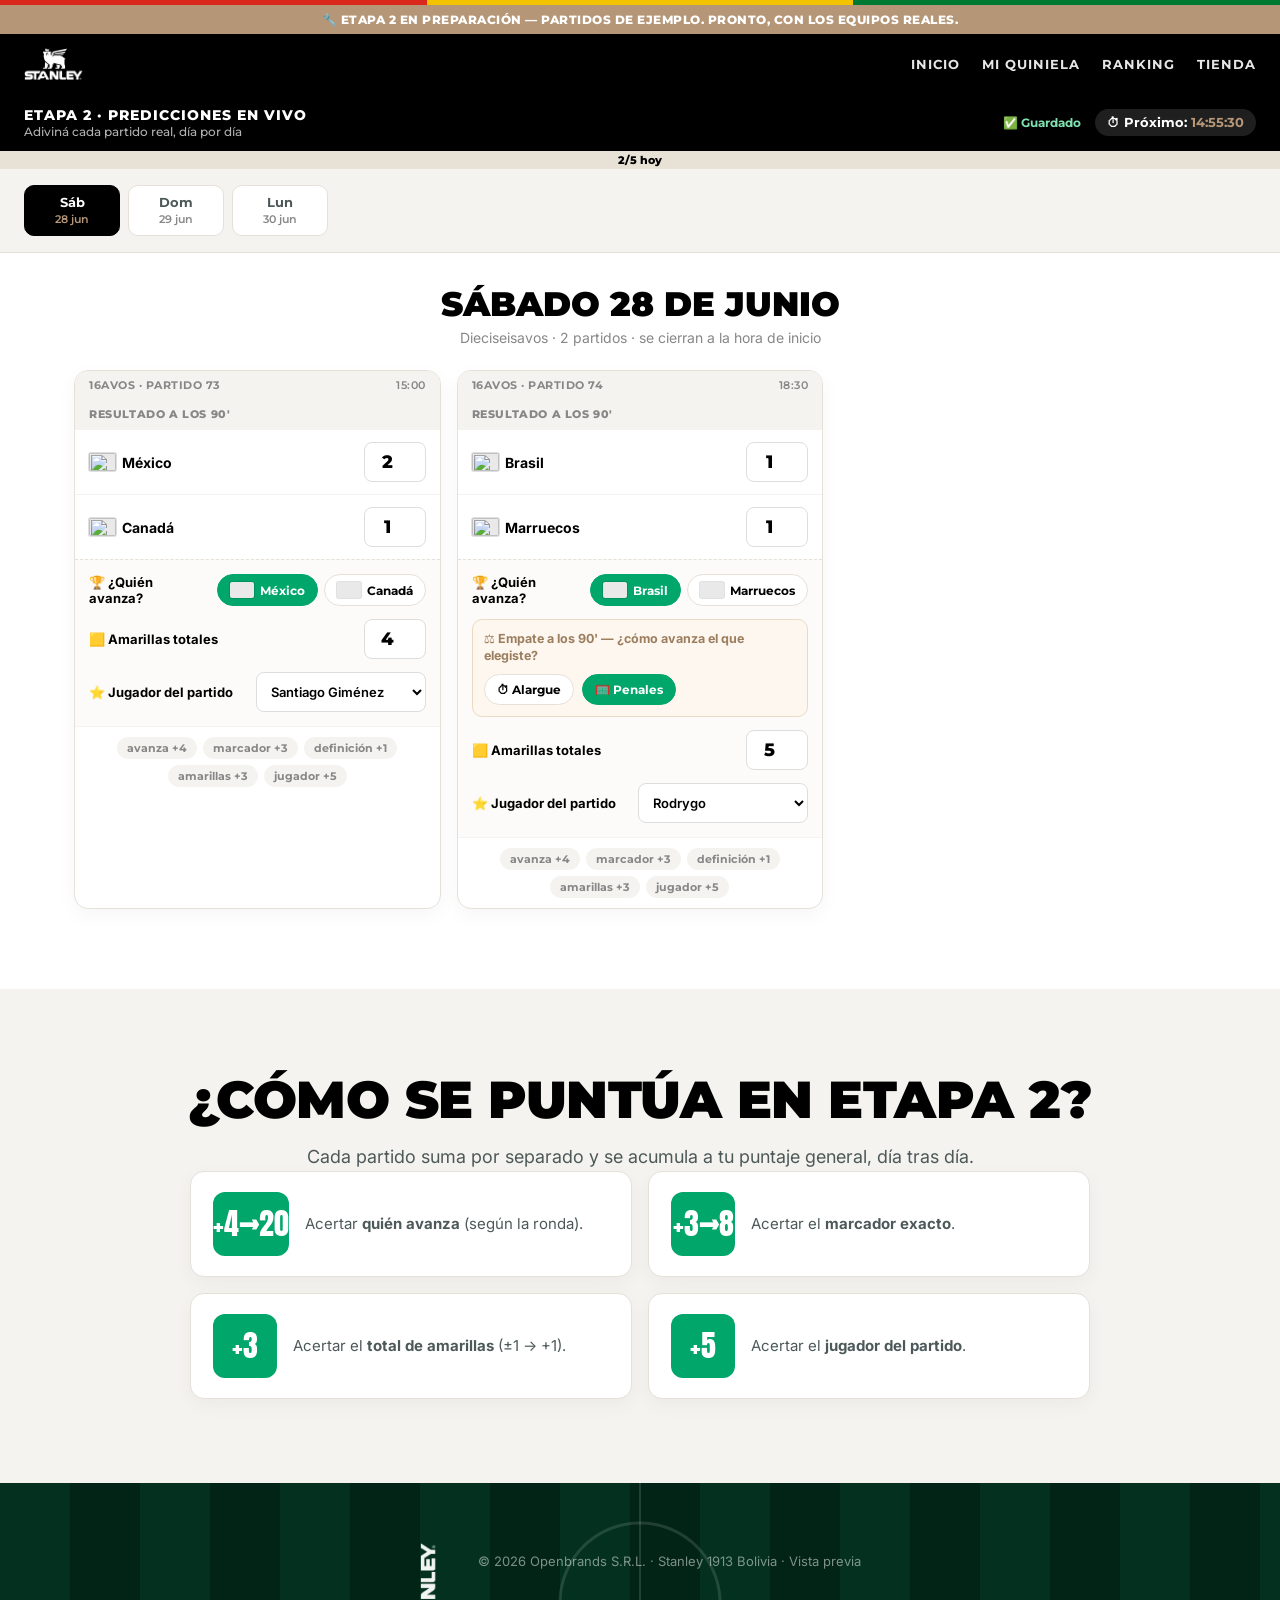
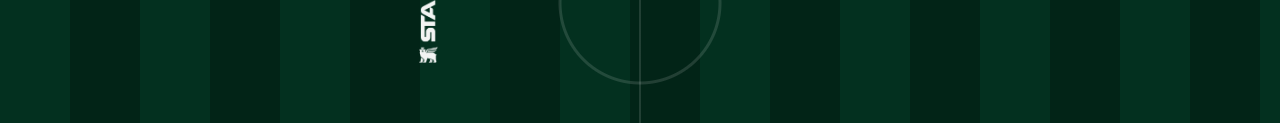
==== etapa2.html @ ff590f94 "Etapa 2 (pagina) + home consciente de fase + plan - config.js: flag PHASE (inscripcion|grupos|elimin" ====
<!doctype html>
<html lang="es">
<head>
<meta charset="utf-8" />
<meta name="viewport" content="width=device-width, initial-scale=1" />
<title>Etapa 2 · Pronosticá con Stanley</title>
<link rel="icon" type="image/svg+xml" href="assets/favicon.svg" />
<link rel="preconnect" href="https://fonts.googleapis.com" />
<link rel="preconnect" href="https://fonts.gstatic.com" crossorigin />
<link href="https://fonts.googleapis.com/css2?family=Anton&family=Montserrat:wght@600;700;800;900&family=Inter:wght@400;500;600;700&display=swap" rel="stylesheet" />
<link rel="stylesheet" href="styles.css" />
<link rel="stylesheet" href="jugar.css" />
<style>
  /* ===== sólo para la vista de Etapa 2 ===== */
  .preview-flag{background:#b59677;color:#fff;text-align:center;font-family:'Montserrat',sans-serif;
    font-weight:800;font-size:12px;letter-spacing:.5px;padding:7px;text-transform:uppercase}
  /* tabs por día */
  .daytabs{display:flex;gap:8px;overflow-x:auto;padding:16px 24px;background:var(--mist);
    border-bottom:1px solid var(--line-soft);scrollbar-width:thin}
  .daytab{flex:0 0 auto;background:#fff;border:1.5px solid var(--line-soft);border-radius:10px;
    padding:9px 16px;cursor:pointer;font-family:'Montserrat',sans-serif;font-weight:700;font-size:12.5px;color:var(--text);
    display:flex;flex-direction:column;align-items:center;gap:2px;min-width:96px}
  .daytab small{font-weight:600;color:var(--text-soft);font-size:11px}
  .daytab.active{background:var(--ink);color:#fff;border-color:var(--ink)}
  .daytab.active small{color:var(--tan)}
  .daywrap{max-width:1180px;margin:0 auto;padding:30px 24px 80px}
  .day-empty{display:none}
  .day-head{text-align:center;margin-bottom:24px}
  .day-head h2{font-family:'Montserrat',sans-serif;font-weight:900;text-transform:uppercase;font-size:clamp(22px,3.4vw,34px);color:var(--ink)}
  .day-head p{color:var(--text-soft);font-size:14px;margin-top:4px}
  /* campos extra del partido */
  .e2-card .mteam{cursor:default}
  .e2-score{display:flex;align-items:center;gap:10px;padding:12px 14px;border-top:1px solid var(--mist)}
  .e2-score .mname{flex:1;display:flex;align-items:center;font-weight:700;color:var(--ink);font-size:14px}
  .e2-fields{border-top:1px dashed var(--line-soft);padding:14px;display:flex;flex-direction:column;gap:13px;background:#fcfbf9}
  .e2-row{display:flex;align-items:center;justify-content:space-between;gap:12px}
  .e2-row label{font-size:13px;font-weight:700;color:var(--ink);display:flex;align-items:center;gap:7px}
  .e2-toggle{display:flex;gap:6px}
  .e2-tg{font-family:'Montserrat',sans-serif;font-weight:700;font-size:12px;padding:7px 12px;border-radius:999px;
    border:1.5px solid var(--line-soft);background:#fff;color:var(--ink);cursor:pointer;display:flex;align-items:center;gap:6px}
  .e2-tg.sel{background:var(--green);border-color:var(--green);color:#fff}
  .e2-num{width:62px;height:40px;text-align:center;font-family:'Montserrat',sans-serif;font-weight:800;font-size:18px;
    border:1.5px solid #ddd;border-radius:8px;color:var(--ink);outline:none}
  .e2-num:focus,.e2-sel:focus{border-color:var(--tan)}
  .e2-sel{min-width:170px;max-width:60%;height:40px;border:1.5px solid #ddd;border-radius:8px;padding:0 10px;
    font-family:'Inter',sans-serif;font-size:13px;font-weight:600;color:var(--ink);background:#fff;outline:none}
  .e2-foot{display:flex;flex-wrap:wrap;gap:6px;justify-content:center;padding:10px 14px;border-top:1px solid var(--mist)}
  .e2-pts{font-family:'Montserrat',sans-serif;font-weight:700;font-size:11px;color:var(--text-soft);
    background:var(--mist);border-radius:999px;padding:4px 10px}
  .e2-saved{text-align:center;font-size:12px;color:var(--green-2);font-weight:700;padding:6px}
  .e2-90{padding:8px 14px;background:var(--mist);font-family:'Montserrat',sans-serif;font-weight:800;
    font-size:11px;text-transform:uppercase;letter-spacing:.6px;color:var(--text-soft)}
  .e2-tie{display:none;flex-direction:column;gap:9px;background:#fdf7ef;border:1px solid #ecd9c2;border-radius:10px;padding:11px}
  .e2-tie.show{display:flex}
  .e2-tie-q{font-size:12.5px;color:var(--tan-dark);font-weight:700;line-height:1.35}
  .e2-tie-opts{display:flex;gap:8px}
</style>
</head>
<body>
<div class="flagbar" aria-hidden="true"></div>
<div class="preview-flag">🔧 Etapa 2 en preparación — partidos de EJEMPLO. Pronto, con los equipos reales.</div>

<header class="nav">
  <img class="nav__logo" src="assets/logo-stanley-horizontal.png" alt="Stanley 1913" />
  <nav class="nav__links">
    <a class="nav__link" href="index.html">Inicio</a>
    <a class="nav__link" href="jugar.html">Mi quiniela</a>
    <a class="nav__link" href="ranking.html">Ranking</a>
    <a class="nav__link nav__link--hide-mobile" href="https://stanley1913.bo/collections/convocados-stanley" target="_blank" rel="noopener">Tienda</a>
  </nav>
</header>

<div class="gamebar">
  <div class="gamebar__title">Etapa 2 · Predicciones en vivo<small>Adiviná cada partido real, día por día</small></div>
  <div class="gamebar__right">
    <span class="cloud" data-s="ok">✅ Guardado</span>
    <span class="nextmatch">⏱ Próximo: <b>14:55:30</b></span>
  </div>
</div>

<div class="progress-global" title="Avance de tus predicciones del día">
  <div class="pg-fill" style="width:40%"></div>
  <span class="pg-label">2/5 hoy</span>
</div>

<div class="daytabs" id="daytabs"></div>
<main id="days"></main>

<!-- leyenda -->
<section class="section section--cream">
  <h2 class="h2">¿Cómo se puntúa en Etapa 2?</h2>
  <p class="section__lead">Cada partido suma por separado y se acumula a tu puntaje general, día tras día.</p>
  <div class="score-cards" style="max-width:900px;margin:0 auto">
    <div class="score-card"><span class="score-card__pts">+4→20</span><p>Acertar <strong>quién avanza</strong> (según la ronda).</p></div>
    <div class="score-card"><span class="score-card__pts">+3→8</span><p>Acertar el <strong>marcador exacto</strong>.</p></div>
    <div class="score-card"><span class="score-card__pts">+3</span><p>Acertar el <strong>total de amarillas</strong> (±1 → +1).</p></div>
    <div class="score-card"><span class="score-card__pts">+5</span><p>Acertar el <strong>jugador del partido</strong>.</p></div>
  </div>
</section>

<footer class="footer pitch pitch--dark">
  <img class="footer__logo" src="assets/logo-stanley-vertical.png" alt="Stanley" />
  <div class="footer__legal"><p class="footer__copy">© 2026 Openbrands S.R.L. · Stanley 1913 Bolivia · Vista previa</p></div>
</footer>

<script src="config.js"></script>
<script src="phase.js"></script>
<script>
const FIXTURES = [
  { id:'d1', dow:'Sáb', date:'28 jun', titulo:'Sábado 28 de junio', sub:'Dieciseisavos · 2 partidos', matches:[
    { n:73, ronda:'16avos', hora:'15:00', a:{name:'México',iso:'mx'}, b:{name:'Canadá',iso:'ca'},
      motm:['Santiago Giménez','Hirving Lozano','Alphonso Davies','Jonathan David'] },
    { n:74, ronda:'16avos', hora:'18:30', a:{name:'Brasil',iso:'br'}, b:{name:'Marruecos',iso:'ma'},
      motm:['Vinícius Jr.','Rodrygo','Achraf Hakimi','Brahim Díaz'] },
  ]},
  { id:'d2', dow:'Dom', date:'29 jun', titulo:'Domingo 29 de junio', sub:'Dieciseisavos · 2 partidos', matches:[
    { n:75, ronda:'16avos', hora:'13:00', a:{name:'Argentina',iso:'ar'}, b:{name:'Croacia',iso:'hr'},
      motm:['Lionel Messi','Julián Álvarez','Luka Modrić','Joško Gvardiol'] },
    { n:76, ronda:'16avos', hora:'17:00', a:{name:'España',iso:'es'}, b:{name:'Uruguay',iso:'uy'},
      motm:['Lamine Yamal','Pedri','Federico Valverde','Darwin Núñez'] },
  ]},
  { id:'d3', dow:'Lun', date:'30 jun', titulo:'Lunes 30 de junio', sub:'Dieciseisavos · 2 partidos', matches:[
    { n:77, ronda:'16avos', hora:'15:00', a:{name:'Francia',iso:'fr'}, b:{name:'Senegal',iso:'sn'},
      motm:['Kylian Mbappé','Ousmane Dembélé','Sadio Mané','Nicolas Jackson'] },
    { n:78, ronda:'16avos', hora:'20:00', a:{name:'Inglaterra',iso:'gb-eng'}, b:{name:'Países Bajos',iso:'nl'},
      motm:['Jude Bellingham','Harry Kane','Virgil van Dijk','Cody Gakpo'] },
  ]},
];
const flag = iso => `<img class="flagimg" src="https://flagcdn.com/h40/${iso}.png" alt="">`;

const tabsEl = document.getElementById('daytabs');
const daysEl = document.getElementById('days');

FIXTURES.forEach((d,i)=>{
  const t=document.createElement('button');
  t.className='daytab'+(i===0?' active':'');
  t.innerHTML=`${d.dow} <small>${d.date}</small>`;
  t.onclick=()=>show(d.id);
  t.dataset.id=d.id;
  tabsEl.appendChild(t);

  const sec=document.createElement('section');
  sec.className='daywrap'+(i===0?'':' day-empty');
  sec.dataset.id=d.id;
  sec.innerHTML=`<div class="day-head"><h2>${d.titulo}</h2><p>${d.sub} · se cierran a la hora de inicio</p></div>`;
  const grid=document.createElement('div'); grid.className='round';
  d.matches.forEach(m=> grid.appendChild(card(m)));
  sec.appendChild(grid);
  daysEl.appendChild(sec);
});

function card(m){
  const el=document.createElement('div');
  el.className='match e2-card';
  const opts = ['<option value="">— elegí —</option>']
    .concat(m.motm.map(p=>`<option>${p}</option>`), '<option>Otro</option>').join('');
  el.innerHTML=`
    <div class="match__head"><span>${m.ronda} · Partido ${m.n}</span><span class="mdate">${m.hora}</span></div>
    <div class="e2-90">Resultado a los 90'</div>
    <div class="e2-score"><span class="mname">${flag(m.a.iso)} ${m.a.name}</span><input class="e2-num e2-sc" data-side="a" type="number" min="0" max="20" placeholder="–"></div>
    <div class="e2-score"><span class="mname">${flag(m.b.iso)} ${m.b.name}</span><input class="e2-num e2-sc" data-side="b" type="number" min="0" max="20" placeholder="–"></div>
    <div class="e2-fields">
      <div class="e2-row">
        <label>🏆 ¿Quién avanza?</label>
        <div class="e2-toggle">
          <button class="e2-tg" data-adv="a">${flag(m.a.iso)} ${m.a.name}</button>
          <button class="e2-tg" data-adv="b">${flag(m.b.iso)} ${m.b.name}</button>
        </div>
      </div>
      <div class="e2-tie">
        <span class="e2-tie-q">⚖️ Empate a los 90' — ¿cómo avanza el que elegiste?</span>
        <div class="e2-tie-opts">
          <button class="e2-tg" data-tb="alargue">⏱ Alargue</button>
          <button class="e2-tg" data-tb="penales">🥅 Penales</button>
        </div>
      </div>
      <div class="e2-row">
        <label>🟨 Amarillas totales</label>
        <input class="e2-num" type="number" min="0" max="20" placeholder="–">
      </div>
      <div class="e2-row">
        <label>⭐ Jugador del partido</label>
        <select class="e2-sel">${opts}</select>
      </div>
    </div>
    <div class="e2-foot">
      <span class="e2-pts">avanza +4</span>
      <span class="e2-pts">marcador +3</span>
      <span class="e2-pts">definición +1</span>
      <span class="e2-pts">amarillas +3</span>
      <span class="e2-pts">jugador +5</span>
    </div>`;
  el.querySelectorAll('.e2-tg[data-adv]').forEach(b=> b.onclick=()=>{
    el.querySelectorAll('.e2-tg[data-adv]').forEach(x=>x.classList.remove('sel')); b.classList.add('sel');
  });
  el.querySelectorAll('.e2-tg[data-tb]').forEach(b=> b.onclick=()=>{
    el.querySelectorAll('.e2-tg[data-tb]').forEach(x=>x.classList.remove('sel')); b.classList.add('sel');
  });
  // la definición (alargue/penales) sólo aparece si hay empate a los 90'
  const tie=el.querySelector('.e2-tie'), scs=el.querySelectorAll('.e2-sc');
  const checkTie=()=>{ const a=parseInt(scs[0].value,10), b=parseInt(scs[1].value,10);
    tie.classList.toggle('show', !isNaN(a)&&!isNaN(b)&&a===b); };
  scs.forEach(s=> s.addEventListener('input', checkTie));
  return el;
}

function show(id){
  document.querySelectorAll('.daytab').forEach(t=> t.classList.toggle('active', t.dataset.id===id));
  document.querySelectorAll('.daywrap').forEach(s=> s.classList.toggle('day-empty', s.dataset.id!==id));
}

/* demo: dejar 2 partidos pre-cargados (uno con empate→definición) para ver los estados */
window.addEventListener('load',()=>{
  const cards=document.querySelectorAll('.e2-card');
  const c1=cards[0];
  if(c1){  // 2-1, sin empate
    const s=c1.querySelectorAll('.e2-sc'); s[0].value=2; s[1].value=1;
    c1.querySelector('.e2-tg[data-adv="a"]').classList.add('sel');
    c1.querySelector('.e2-num:not(.e2-sc)').value=4;
    c1.querySelector('.e2-sel').selectedIndex=1;
  }
  const c2=cards[1];
  if(c2){  // 1-1 empate → avanza por penales
    const s=c2.querySelectorAll('.e2-sc'); s[0].value=1; s[1].value=1;
    s[0].dispatchEvent(new Event('input'));   // muestra el bloque de definición
    c2.querySelector('.e2-tg[data-adv="a"]').classList.add('sel');
    c2.querySelector('.e2-tg[data-tb="penales"]').classList.add('sel');
    c2.querySelector('.e2-num:not(.e2-sc)').value=5;
    c2.querySelector('.e2-sel').selectedIndex=2;
  }
});
</script>
</body>
</html>
---- styles.css ----
:root{
  /* cancha (hero/registro/footer) */
  --green:#01A66A; --green-2:#019A63; --green-dark:#03301f; --green-deep:#022417;
  /* Stanley (acento de marca y neutros de la tienda) */
  --tan:#b59677; --tan-dark:#9c7e5f;
  --ink:#000000; --paper:#fff; --mist:#f5f3ef; --line-soft:#e6e1d8;
  --text:#4d5959; --text-soft:#878787;
  /* Bolivia (guiño Convocados) */
  --bo-red:#DA291C; --bo-yellow:#F4C300; --bo-green:#007A33;
  --line:rgba(255,255,255,.14); --line-strong:rgba(255,255,255,.28);
  --shadow:0 18px 50px rgba(0,0,0,.12);
  --r:14px;
}
*{box-sizing:border-box;margin:0}
html{scroll-behavior:smooth}
body{font-family:'Inter',system-ui,sans-serif;color:var(--text);background:var(--paper);-webkit-font-smoothing:antialiased}
img{max-width:100%;display:block}
a{color:inherit}

/* banderas por imagen (reemplazan emojis, que no renderizan en Windows)
   tamaño FIJO + object-fit:cover → todas uniformes sin importar su proporción */
.flagimg{width:24px;height:16px;object-fit:cover;border-radius:2px;display:inline-block;flex:0 0 auto;
  vertical-align:-3px;background:#e9e9e9;box-shadow:0 0 0 1px rgba(0,0,0,.12)}
.mname .flagimg{width:27px;height:18px;margin-right:6px;vertical-align:-4px}
.cb__team .flagimg{width:45px;height:30px;vertical-align:-6px;box-shadow:0 0 0 1px rgba(255,255,255,.4)}

/* franja bandera Bolivia (guiño Convocados) */
.flagbar{height:5px;width:100%;
  background:linear-gradient(90deg,var(--bo-red) 0 33.33%,var(--bo-yellow) 33.33% 66.66%,var(--bo-green) 66.66% 100%)}

/* ---- cancha ---- */
.pitch{
  background:
    repeating-linear-gradient(90deg,var(--green) 0 70px,var(--green-2) 70px 140px);
  position:relative;color:var(--paper);overflow:hidden;
}
.pitch::before{ /* marcas de cancha */
  content:"";position:absolute;inset:0;pointer-events:none;
  background:
    radial-gradient(circle at 50% 50%,transparent 78px,var(--line) 79px 81px,transparent 82px),
    linear-gradient(var(--line),var(--line)) 50% 0/2px 100% no-repeat;
  opacity:.9;
}
.pitch--dark{
  background:
    repeating-linear-gradient(90deg,var(--green-dark) 0 70px,var(--green-deep) 70px 140px);
}

/* ---- nav (estilo tienda: negro, limpio) ---- */
.nav{position:sticky;top:0;z-index:50;display:flex;align-items:center;justify-content:space-between;
  gap:16px;padding:14px 24px;background:var(--ink)}
.nav__logo{height:32px;width:auto}
.nav__links{display:flex;align-items:center;gap:22px}
.nav__link{font-family:'Montserrat',sans-serif;font-weight:700;text-transform:uppercase;letter-spacing:1px;
  font-size:12.5px;color:#fff;text-decoration:none;opacity:.9;transition:color .15s,opacity .15s}
.nav__link:hover{color:var(--tan);opacity:1}
/* link "Etapa 2" del nav: sólo visible en fase eliminatorias */
.nav__link--etapa2{display:none}
[data-phase="eliminatorias"] .nav__link--etapa2{display:inline-flex;align-items:center;gap:7px;color:var(--tan)}
.nav__link--etapa2::before{content:"";width:8px;height:8px;border-radius:50%;background:#2BE08A;
  box-shadow:0 0 0 3px rgba(43,224,138,.25)}

/* ---- banner de fase (home consciente de fase) ---- */
.phase-banner{display:none;text-decoration:none}
[data-phase="eliminatorias"] .phase-banner{display:flex;align-items:center;justify-content:center;gap:14px;flex-wrap:wrap;
  background:linear-gradient(90deg,var(--green-deep),var(--green));color:#fff;padding:13px 20px;
  font-family:'Montserrat',sans-serif;font-weight:800;font-size:14px;text-align:center}
.phase-banner__cta{background:#fff;color:var(--green-deep);border-radius:999px;padding:8px 16px;
  font-weight:900;font-size:13px;white-space:nowrap}
/* en eliminatorias, el home oculta el foco de inscripción y muestra el de partidos
   (selector con html[...] para ganarle en especificidad a .hero__cta/.countdown) */
html:not([data-phase="eliminatorias"]) .only-eliminatorias{display:none}
html[data-phase="eliminatorias"] .only-inscripcion{display:none}

/* ---- botones (estilo Stanley: taupe, Montserrat, radio sobrio) ---- */
.btn{display:inline-block;background:var(--tan);color:#fff;font-family:'Montserrat',sans-serif;
  font-weight:800;text-decoration:none;text-transform:uppercase;letter-spacing:1px;
  padding:14px 28px;border-radius:6px;border:0;cursor:pointer;transition:transform .15s,background .15s;font-size:14px}
.btn:hover{transform:translateY(-2px);background:var(--tan-dark)}
.btn--sm{padding:9px 18px;font-size:12px}
.btn--lg{padding:17px 40px;font-size:16px}
.btn--full{width:100%}
.btn--ghost{background:transparent;border:2px solid #fff;color:#fff}
.btn--ghost:hover{background:#fff;color:var(--ink)}
.btn:disabled{opacity:.5;cursor:not-allowed;transform:none}

/* ---- hero (cancha) ---- */
.hero{min-height:92vh;display:flex;align-items:center;justify-content:center;text-align:center;padding:60px 24px}
.hero__inner{position:relative;z-index:2;max-width:760px}
.kicker{display:inline-block;background:var(--ink);color:var(--tan);font-family:'Montserrat',sans-serif;
  font-weight:800;text-transform:uppercase;letter-spacing:1.5px;font-size:12px;padding:8px 16px;border-radius:4px}
.kicker--dark{background:var(--tan);color:var(--ink)}
.display{font-family:'Anton',sans-serif;font-weight:400;line-height:.92;letter-spacing:1px;
  font-size:clamp(54px,12vw,124px);margin:18px 0;text-shadow:0 4px 24px rgba(0,0,0,.25)}
.display__accent{color:var(--tan)}
.hero__lead{font-size:clamp(16px,2.4vw,20px);line-height:1.5;max-width:620px;margin:0 auto 28px;opacity:.96}
.hero__cta{display:flex;gap:14px;justify-content:center;flex-wrap:wrap;margin-top:6px}

.countdown{display:flex;gap:10px;justify-content:center;margin:8px 0 4px}
.cd__item{background:rgba(0,0,0,.32);backdrop-filter:blur(4px);border:1px solid var(--line-strong);
  border-radius:12px;padding:12px 6px;min-width:74px}
.cd__item span{display:block;font-family:'Anton',sans-serif;font-size:38px;line-height:1}
.cd__item small{text-transform:uppercase;letter-spacing:1px;font-size:11px;opacity:.85}
.countdown__label{text-transform:uppercase;letter-spacing:2px;font-size:12px;opacity:.85;margin:10px 0 26px}
.hero__legal{margin-top:24px;font-size:12px;opacity:.78;max-width:560px;margin-inline:auto;line-height:1.5}

/* ---- secciones (neutro Stanley) ---- */
.section{padding:84px 24px;max-width:1120px;margin:0 auto}
.section--cream{background:var(--mist);max-width:none}
.section--cream>*{max-width:1120px;margin-inline:auto}
.h2{font-family:'Montserrat',sans-serif;font-weight:900;font-size:clamp(30px,5vw,52px);
  letter-spacing:-.5px;text-align:center;line-height:1.04;text-transform:uppercase;color:var(--ink)}
.h2--light{color:var(--paper)}
.section__lead{text-align:center;max-width:680px;margin:16px auto 0;font-size:18px;line-height:1.55;color:var(--text)}
.section__foot{text-align:center;margin-top:28px;font-weight:600;color:var(--text)}

/* ---- pasos ---- */
.steps{display:grid;grid-template-columns:repeat(4,1fr);gap:18px;margin-top:46px}
.step{background:var(--paper);border:1px solid var(--line-soft);border-radius:var(--r);padding:26px 22px;
  box-shadow:0 6px 20px rgba(0,0,0,.04)}
.step__n{display:inline-grid;place-items:center;width:42px;height:42px;border-radius:50%;
  background:var(--tan);color:#fff;font-family:'Montserrat',sans-serif;font-weight:900;font-size:20px;margin-bottom:14px}
.step h3{font-family:'Montserrat',sans-serif;font-weight:800;font-size:18px;margin-bottom:8px;color:var(--ink)}
.step p{color:var(--text);line-height:1.5;font-size:15px}

/* ---- premios ---- */
.prizes{display:grid;grid-template-columns:repeat(3,1fr);gap:22px;margin-top:46px}
.prize{background:var(--paper);border:1px solid var(--line-soft);border-radius:var(--r);overflow:hidden;box-shadow:var(--shadow)}
.prize__media{height:200px;background:var(--mist)}
.prize__media--green{background:linear-gradient(160deg,#0c5a3a,#02402a)}
.prize__media--bright{background:linear-gradient(160deg,#c7a888,#9c7e5f)}
.prize__media--gray{background:linear-gradient(160deg,#d7d2ca,#abb1b4)}
.prize .tag{display:block;background:var(--ink);color:var(--tan);font-family:'Montserrat',sans-serif;
  font-weight:800;text-transform:uppercase;letter-spacing:1px;font-size:14px;padding:10px 18px}
.prize h3{font-family:'Montserrat',sans-serif;font-weight:800;font-size:18px;padding:16px 18px 2px;color:var(--ink)}
.prize p{padding:0 18px 18px;color:var(--text-soft)}

/* ---- formulario (tarjeta clara Stanley) ---- */
.form-card{position:relative;z-index:2;max-width:760px;margin:0 auto;background:var(--paper);
  color:var(--text);border-radius:18px;padding:clamp(24px,4vw,46px);box-shadow:var(--shadow)}
.form-card__head{text-align:center;margin-bottom:30px}
.form-card__head .h2{margin:12px 0 8px}
.form-card__head p{color:var(--text-soft)}
.fs{border:0;border-top:1px solid var(--line-soft);padding:26px 0 6px;margin:0}
.fs__legend{font-family:'Montserrat',sans-serif;font-weight:800;font-size:20px;display:flex;align-items:center;gap:12px;padding:0;color:var(--ink)}
.fs__num{display:grid;place-items:center;width:34px;height:34px;border-radius:50%;background:var(--tan);color:#fff;font-family:'Montserrat',sans-serif;font-weight:900;font-size:16px}
.grid2{display:grid;grid-template-columns:1fr 1fr;gap:14px;margin-top:18px}
.field{display:flex;flex-direction:column;gap:7px;font-size:14px;font-weight:600}
.field>span{color:var(--ink)}
.field small{font-weight:400;color:var(--text-soft)}
.field input,.field select{font-family:inherit;font-size:16px;font-weight:500;padding:13px 14px;border:1.5px solid #ddd;
  border-radius:8px;background:#fff;color:var(--ink);outline:none;transition:border-color .15s}
.field input:focus,.field select:focus{border-color:var(--tan)}
.field--file{margin-top:16px}
.field--file input{display:none}
.file-hint{display:flex;align-items:center;justify-content:center;gap:8px;padding:18px;
  border:1.5px dashed #c9bfac;border-radius:8px;background:#fff;color:var(--text-soft);cursor:pointer;font-weight:500}
.file-hint.ok{border-style:solid;border-color:var(--tan);color:var(--tan-dark)}

/* picker selecciones */
.picker{margin:22px 0}
.picker__head{display:flex;align-items:center;justify-content:space-between}
.picker__head h4{font-family:'Montserrat',sans-serif;font-weight:800;font-size:17px;color:var(--ink)}
.counter{font-family:'Montserrat',sans-serif;font-weight:800;background:var(--ink);color:var(--tan);
  padding:6px 14px;border-radius:999px;font-size:14px}
.counter.full{background:var(--green);color:#fff}
.hint{color:var(--text-soft);font-size:13px;margin:6px 0 14px}
.teams{display:grid;grid-template-columns:repeat(auto-fill,minmax(132px,1fr));gap:8px}
.team{display:flex;align-items:center;gap:8px;padding:10px 12px;border:1.5px solid #ddd;border-radius:8px;
  background:#fff;cursor:pointer;font-weight:600;font-size:14px;user-select:none;transition:.12s;color:var(--ink)}
.team:hover{border-color:var(--tan)}
.team.sel{background:var(--green);border-color:var(--green);color:#fff}
.team .flag{font-size:18px;line-height:1}
.team.disabled{opacity:.4;pointer-events:none}

/* chips posición */
.chips{display:flex;flex-wrap:wrap;gap:10px;margin-top:4px}
.chip{font-family:'Montserrat',sans-serif;font-weight:700;font-size:14px;padding:11px 20px;border-radius:999px;
  border:1.5px solid #ddd;background:#fff;cursor:pointer;transition:.12s;color:var(--ink);text-transform:uppercase;letter-spacing:.5px}
.chip:hover{border-color:var(--tan)}
.chip.sel{background:var(--ink);color:var(--tan);border-color:var(--ink)}

.terms{display:flex;gap:12px;align-items:flex-start;margin:26px 0 18px;font-size:14px;color:var(--text);line-height:1.5}
.terms input{margin-top:3px;width:20px;height:20px;accent-color:var(--tan);flex-shrink:0}
.terms a{color:var(--tan-dark);font-weight:700}
.form-error{background:#fdeaea;color:#b3261e;border:1px solid #f3c0bc;border-radius:8px;padding:12px 14px;font-size:14px;font-weight:600;margin-bottom:14px}

/* confirmación */
.confirm{position:relative;z-index:2;max-width:560px;margin:0 auto}
.confirm__card{background:var(--paper);color:var(--text);border-radius:18px;padding:46px 34px;text-align:center;box-shadow:var(--shadow)}
.confirm__check{width:78px;height:78px;border-radius:50%;background:var(--green);color:#fff;display:grid;place-items:center;
  font-size:42px;margin:0 auto 20px}
.confirm__card h2{font-family:'Montserrat',sans-serif;font-weight:900;text-transform:uppercase;font-size:36px;margin-bottom:12px;color:var(--ink)}
.confirm__card p{color:var(--text-soft);margin-bottom:24px;line-height:1.55}

/* footer */
.footer{display:flex;gap:40px;align-items:flex-start;padding:60px 24px;flex-wrap:wrap;justify-content:center}
.footer__logo{height:120px;width:auto;opacity:.95}
.footer__legal{max-width:720px;color:rgba(255,255,255,.82);font-size:13px;line-height:1.6}
.footer__legal h3{font-family:'Montserrat',sans-serif;font-weight:800;color:#fff;font-size:18px;margin-bottom:10px;text-transform:uppercase}
.footer__legal p{margin-bottom:10px}
.footer__legal a{color:var(--tan)}
.footer__copy{opacity:.6;margin-top:8px}

/* leaderboard */
.lb-updated{text-align:center;color:var(--text-soft);font-size:13px;margin-top:6px}
.lb-empty{text-align:center;color:var(--text-soft);font-size:16px;line-height:1.5;max-width:560px;margin:40px auto;
  background:var(--mist);border-radius:14px;padding:30px}
.lb-table{width:100%;max-width:720px;margin:26px auto 0;border-collapse:collapse;font-size:15px}
.lb-table th{font-family:'Montserrat',sans-serif;font-weight:800;text-transform:uppercase;font-size:11px;letter-spacing:.5px;
  color:var(--text-soft);text-align:left;padding:10px 12px;border-bottom:2px solid var(--line-soft)}
.lb-table td{padding:12px;border-bottom:1px solid var(--line-soft);color:var(--ink)}
.lb-pos{font-family:'Montserrat',sans-serif;font-weight:900;width:48px;text-align:center;font-size:17px}
.lb-pts{font-family:'Montserrat',sans-serif;font-weight:900;color:var(--green-2);text-align:right}
.lb-table th:nth-child(4){text-align:right}
.lb-me{background:rgba(181,150,119,.14);outline:2px solid var(--tan)}
.lb-me td:nth-child(2)::after{content:" ★";color:var(--tan-dark)}
@media(max-width:560px){ .lb-hide{display:none} }

/* ---- cómo se puntúa (ranking) ----
   los valores reflejan PUNTOS de apps-script/Code.gs; si cambian allá, actualizar acá */
.score-block{max-width:760px;margin:44px auto 0}
.score-block__title{font-family:'Montserrat',sans-serif;font-weight:900;text-transform:uppercase;letter-spacing:.5px;
  font-size:20px;color:var(--ink);text-align:center;margin-bottom:8px}
.score-block__note{text-align:center;color:var(--text-soft);font-size:14px;line-height:1.5;max-width:600px;margin:0 auto 18px}
.score-cards{display:grid;grid-template-columns:1fr 1fr;gap:16px;margin-top:18px}
.score-card{display:flex;align-items:center;gap:16px;background:var(--paper);border:1px solid var(--line-soft);
  border-radius:var(--r);padding:20px 22px;box-shadow:0 6px 20px rgba(0,0,0,.04)}
.score-card__pts{flex:0 0 auto;display:grid;place-items:center;min-width:64px;height:64px;border-radius:12px;
  background:var(--green);color:#fff;font-family:'Anton',sans-serif;font-size:30px;line-height:1}
.score-card__pts--bonus{background:var(--tan)}
.score-card p{color:var(--text);line-height:1.45;font-size:15px}
.score-table{background:var(--paper);border:1px solid var(--line-soft);border-radius:var(--r);overflow:hidden;
  box-shadow:0 6px 20px rgba(0,0,0,.04)}
.score-row{display:grid;grid-template-columns:1fr 84px 84px;align-items:center;gap:14px;padding:14px 22px;
  border-bottom:1px solid var(--line-soft)}
.score-row:last-child{border-bottom:0}
.score-row>span:first-child{font-weight:600;color:var(--ink)}
.score-row--head{background:var(--mist)}
.score-row--head>span{font-family:'Montserrat',sans-serif;font-weight:800;text-transform:uppercase;font-size:11px;
  letter-spacing:.5px;color:var(--text-soft)}
.score-row--head>span:not(:first-child){text-align:center}
.score-v{font-family:'Montserrat',sans-serif;font-weight:900;text-align:center;font-size:17px;color:var(--green-2)}
.score-v--x{color:var(--tan-dark)}
.score-row--final{background:rgba(181,150,119,.12)}
.score-row--final>span:first-child{font-family:'Montserrat',sans-serif;font-weight:800;text-transform:uppercase;letter-spacing:.3px}
.score-row--final .score-v{font-size:20px}

/* responsive */
@media(max-width:860px){
  .steps{grid-template-columns:1fr 1fr}
  .prizes{grid-template-columns:1fr}
}
@media(max-width:560px){
  .section{padding:56px 18px}
  .hero{padding:44px 18px;min-height:auto}
  .display{font-size:clamp(40px,13vw,66px);letter-spacing:0}
  .hero__lead{font-size:16px}
  .hero__cta{flex-direction:column}
  .hero__cta .btn{width:100%}
  .grid2{grid-template-columns:1fr}
  .steps{grid-template-columns:1fr}
  .countdown{flex-wrap:wrap}
  .cd__item{min-width:64px;padding:10px 4px}
  .cd__item span{font-size:30px}
  .teams{grid-template-columns:repeat(auto-fill,minmax(108px,1fr))}
  .nav{gap:10px;padding:12px 16px}
  .nav__logo{height:26px}
  .nav__links{gap:12px}
  .nav__link--hide-mobile{display:none}
  .footer{gap:24px}
  .score-cards{grid-template-columns:1fr}
  .score-row{grid-template-columns:1fr 58px 58px;padding:12px 16px;gap:8px}
  .score-v,.score-row--final .score-v{font-size:15px}
}
---- jugar.css ----
/* ===== Quiniela Stanley — componentes del juego ===== */

/* barra superior de progreso/puntos */
.gamebar{position:sticky;top:60px;z-index:40;background:var(--ink);color:#fff;
  display:flex;align-items:center;justify-content:space-between;gap:16px;padding:12px 24px;flex-wrap:wrap}
.gamebar__title{font-family:'Montserrat',sans-serif;font-weight:800;text-transform:uppercase;letter-spacing:1px;font-size:14px}
.gamebar__title small{display:block;font-weight:500;text-transform:none;letter-spacing:0;opacity:.7;font-size:12px}
.gamebar__right{display:flex;align-items:center;gap:14px;flex-wrap:wrap}
.points{display:flex;align-items:center;gap:8px;background:var(--tan);color:#fff;
  font-family:'Montserrat',sans-serif;font-weight:800;padding:7px 16px;border-radius:999px;font-size:14px}
.points b{font-size:18px}
.designtoggle{display:flex;align-items:center;gap:8px;font-size:12px;color:#cfcfcf;cursor:pointer;user-select:none}
.designtoggle input{width:16px;height:16px;accent-color:var(--tan)}

/* barra de juego: próximo partido + botones */
.cloud{font-family:'Montserrat',sans-serif;font-weight:700;font-size:12px;color:#cfcfcf;white-space:nowrap}
.cloud[data-s="ok"]{color:#7fe0b0}
.cloud[data-s="err"]{color:#f0b37a}
.nextmatch{font-family:'Montserrat',sans-serif;font-weight:700;font-size:12.5px;color:#fff;
  background:rgba(255,255,255,.12);padding:6px 12px;border-radius:999px;white-space:nowrap}
.nextmatch b{color:var(--tan)}
.gb-btn{font-family:'Montserrat',sans-serif;font-weight:700;font-size:12px;color:#fff;background:var(--tan);
  border:0;border-radius:999px;padding:7px 14px;cursor:pointer;transition:background .15s}
.gb-btn:hover{background:var(--tan-dark)}

/* barra de progreso global */
.progress-global{position:relative;height:18px;background:#e7e1d6}
.pg-fill{height:100%;width:0;background:linear-gradient(90deg,var(--green),var(--bright));transition:width .45s ease}
.pg-label{position:absolute;top:0;left:50%;transform:translateX(-50%);font-family:'Montserrat',sans-serif;
  font-weight:800;font-size:11px;color:var(--ink);line-height:18px}

/* resumen (en el modal) */
.res-block{margin:12px 0;text-align:left}
.res-block h4{font-family:'Montserrat',sans-serif;font-weight:800;font-size:13px;text-transform:uppercase;color:var(--ink);margin-bottom:4px}
.res-block p{font-size:14px;color:var(--text);line-height:1.55}
.res-block p .flagimg{margin:0 5px -3px 0}

/* resumen: tabla de clasificados (Grupo · 1.º · 2.º) */
.modal.wide .modal__card{max-width:580px}
.res-groups{margin-top:6px;border:1px solid var(--line-soft);border-radius:12px;overflow:hidden}
.rg-head,.rg-row{display:grid;grid-template-columns:44px 1fr 1fr;align-items:stretch}
.rg-head{background:var(--ink)}
.rg-head span{padding:9px 10px;font-family:'Montserrat',sans-serif;font-weight:800;font-size:10.5px;
  text-transform:uppercase;letter-spacing:.5px;color:#fff;display:flex;align-items:center}
.rg-head .rg-c{justify-content:center;color:var(--tan)}
.rg-row{border-top:1px solid var(--line-soft)}
.rg-row:nth-child(even){background:var(--mist)}
.rg-g{display:grid;place-items:center;font-family:'Montserrat',sans-serif;font-weight:900;font-size:14px;
  color:#fff;background:var(--ink)}
.rg-team{display:flex;align-items:center;gap:7px;padding:9px 10px;min-width:0;
  font-size:13px;font-weight:600;color:var(--ink);border-left:1px solid var(--line-soft)}
.rg-team .flagimg{flex:0 0 auto;margin:0}
.rg-team .nm{overflow:hidden;text-overflow:ellipsis;white-space:nowrap}
.rg-team.empty{color:var(--text-soft);font-style:italic;font-weight:500}

/* confetti */
.confetti-c{position:fixed;inset:0;pointer-events:none;z-index:300}

/* stepper de etapas */
.stepper{display:flex;gap:8px;overflow-x:auto;padding:16px 24px;background:var(--mist);
  border-bottom:1px solid var(--line-soft);scrollbar-width:thin}
.step-btn{flex:0 0 auto;display:flex;flex-direction:column;align-items:center;gap:6px;
  background:#fff;border:1.5px solid var(--line-soft);border-radius:10px;padding:10px 16px;cursor:pointer;
  font-family:'Montserrat',sans-serif;font-weight:700;font-size:12.5px;color:var(--text);transition:.15s;min-width:104px;position:relative}
.step-btn:hover{border-color:var(--tan)}
.step-btn .sb__n{display:grid;place-items:center;width:26px;height:26px;border-radius:50%;
  background:var(--mist);color:var(--text);font-weight:900;font-size:13px}
.step-btn.active{border-color:var(--ink);background:var(--ink);color:#fff}
.step-btn.active .sb__n{background:var(--tan);color:#fff}
.step-btn.done .sb__n{background:var(--green);color:#fff}
.step-btn.locked{opacity:.5;cursor:not-allowed}
.step-btn .sb__lock{font-size:11px}

/* panel de etapa */
.stage{display:none;max-width:1180px;margin:0 auto;padding:36px 24px 80px}
.stage.active{display:block;animation:fade .25s ease}
@keyframes fade{from{opacity:0;transform:translateY(8px)}to{opacity:1;transform:none}}
.stage__head{text-align:center;margin-bottom:30px}
.stage__kicker{display:inline-block;background:var(--ink);color:var(--tan);font-family:'Montserrat',sans-serif;
  font-weight:800;text-transform:uppercase;letter-spacing:1.5px;font-size:11px;padding:7px 14px;border-radius:4px}
.stage__head h2{font-family:'Montserrat',sans-serif;font-weight:900;text-transform:uppercase;font-size:clamp(26px,4vw,42px);margin:12px 0 6px;color:var(--ink);line-height:1.05}
.stage__head p{color:var(--text);max-width:620px;margin:0 auto;line-height:1.5}

/* bloqueo de ronda */
.locked-msg{max-width:520px;margin:30px auto;text-align:center;background:var(--mist);
  border:1.5px dashed #c9bfac;border-radius:16px;padding:40px 28px}
.locked-msg .lk__ico{font-size:42px}
.locked-msg h3{font-family:'Montserrat',sans-serif;font-weight:800;color:var(--ink);margin:10px 0 6px;text-transform:uppercase}
.locked-msg p{color:var(--text-soft);font-size:14px;line-height:1.5}
.locked-msg .cd{font-family:'Anton',sans-serif;font-size:26px;color:var(--tan-dark);margin-top:14px;letter-spacing:1px}

/* ---- fase de grupos ---- */
.groups{display:grid;grid-template-columns:repeat(auto-fill,minmax(260px,1fr));gap:16px}
.group{background:#fff;border:1px solid var(--line-soft);border-radius:14px;overflow:hidden;box-shadow:0 6px 20px rgba(0,0,0,.04)}
.group__head{display:flex;align-items:center;justify-content:space-between;background:var(--ink);color:#fff;padding:10px 14px}
.group__head h4{font-family:'Montserrat',sans-serif;font-weight:800;font-size:14px;letter-spacing:.5px}
.group__hint{font-size:11px;color:#bdbdbd}
.grow{display:flex;align-items:center;gap:10px;padding:11px 14px;border-top:1px solid var(--mist);cursor:pointer;
  font-weight:600;font-size:14px;color:var(--ink);user-select:none;transition:background .12s}
.grow:hover{background:var(--mist)}
.grow .flag{font-size:20px;line-height:1}
.grow .gname{flex:1}
.grow__rank{display:grid;place-items:center;width:24px;height:24px;border-radius:50%;font-family:'Montserrat',sans-serif;
  font-weight:900;font-size:12px;background:var(--mist);color:var(--text-soft)}
.grow.r1{background:rgba(1,166,106,.08)}
.grow.r1 .grow__rank{background:var(--green);color:#fff}
.grow.r2{background:rgba(1,166,106,.05)}
.grow.r2 .grow__rank{background:var(--green-2);color:#fff}
.grow.r3{background:rgba(181,150,119,.1)}
.grow.r3 .grow__rank{background:var(--tan);color:#fff}
.grow.out{background:rgba(218,41,28,.06)}
.grow.out .gname{color:#b3261e}
.grow.out .flagimg{opacity:.55;filter:grayscale(.4)}
.grow.out .grow__rank{background:var(--bo-red);color:#fff}

/* progreso por etapa */
.stage__meta{display:flex;gap:8px;justify-content:center;flex-wrap:wrap;margin-top:16px}
.chip-prog{font-family:'Montserrat',sans-serif;font-weight:700;font-size:12px;padding:6px 13px;border-radius:999px;
  background:#fff;border:1.5px solid var(--line-soft);color:var(--text)}
.chip-prog.ok{background:var(--green);border-color:var(--green);color:#fff}

/* toast */
#toast{position:fixed;left:50%;bottom:26px;transform:translateX(-50%) translateY(20px);z-index:200;
  background:var(--ink);color:#fff;font-family:'Montserrat',sans-serif;font-weight:700;font-size:13px;
  padding:12px 20px;border-radius:999px;box-shadow:0 10px 30px rgba(0,0,0,.28);opacity:0;pointer-events:none;
  transition:opacity .2s,transform .2s;max-width:90vw;text-align:center}
#toast.show{opacity:1;transform:translateX(-50%) translateY(0)}
#toast.ok{background:var(--green)}
#toast.warn{background:var(--tan-dark)}

/* selector de mejores terceros */
.thirds{margin-top:30px;background:#fff;border:1px solid var(--line-soft);border-radius:14px;padding:22px}
.thirds__head{display:flex;align-items:center;justify-content:space-between;flex-wrap:wrap;gap:10px;margin-bottom:12px}
.thirds__head h3{font-family:'Montserrat',sans-serif;font-weight:800;color:var(--ink);font-size:18px;text-transform:uppercase}
.thirds__grid{display:grid;grid-template-columns:repeat(auto-fill,minmax(150px,1fr));gap:8px}
.third{display:flex;align-items:center;gap:8px;border:1.5px solid #ddd;border-radius:8px;padding:9px 12px;
  background:#fff;cursor:pointer;font-weight:600;font-size:13px;color:var(--ink);transition:.12s}
.third:hover{border-color:var(--tan)}
.third.sel{background:var(--tan);border-color:var(--tan);color:#fff}
.third.disabled{opacity:.4;pointer-events:none}
.thirds__empty{color:var(--text-soft);font-size:14px;padding:8px 0}

/* ---- bracket / partidos ---- */
.round{display:grid;grid-template-columns:repeat(auto-fill,minmax(300px,1fr));gap:16px}
.match{background:#fff;border:1px solid var(--line-soft);border-radius:14px;overflow:hidden;box-shadow:0 6px 20px rgba(0,0,0,.04)}
.match__head{display:flex;align-items:center;justify-content:space-between;background:var(--mist);padding:7px 14px;
  font-family:'Montserrat',sans-serif;font-weight:700;font-size:11px;text-transform:uppercase;letter-spacing:.5px;color:var(--text-soft)}
.match__head .mdate{font-weight:600}
.mteam{display:flex;align-items:center;gap:10px;padding:12px 14px;border-top:1px solid var(--mist)}
.mteam .flag{font-size:22px;line-height:1}
.mteam .mname{flex:1;font-weight:700;color:var(--ink);font-size:14px;display:flex;align-items:center}
.mteam .mname.tbd{color:var(--text-soft);font-weight:500;font-style:italic}
.mteam.pick{cursor:pointer;transition:background .12s}
.mteam.pick:hover{background:var(--mist)}
.mteam .advflag{font-family:'Montserrat',sans-serif;font-weight:800;font-size:10px;text-transform:uppercase;letter-spacing:.5px;
  color:transparent;border:1.5px solid var(--line-soft);border-radius:999px;padding:3px 9px}
.mteam.pick:hover .advflag{color:var(--text-soft)}
.mteam.win{background:rgba(1,166,106,.10)}
.mteam.win .mname{color:var(--green-2)}
.mteam.win .advflag{color:#fff;background:var(--green);border-color:var(--green)}
/* pie de tarjeta */
.match.locked{opacity:.72}
.match.locked .match__head{background:#efe9e0;color:var(--tan-dark)}
.match__foot{display:flex;align-items:center;justify-content:center;padding:9px 14px;border-top:1px dashed var(--line-soft);min-height:42px}
.foot-hint{font-size:12px;color:var(--text-soft);font-weight:600}
.scorebtn{font-family:'Montserrat',sans-serif;font-weight:700;font-size:12px;padding:7px 14px;border-radius:999px;
  border:1.5px solid var(--tan);background:#fff;color:var(--tan-dark);cursor:pointer;transition:.12s}
.scorebtn small{font-weight:600;opacity:.8}
.scorebtn:hover{background:var(--tan);color:#fff}
.scorebtn.set{background:var(--ink);color:#fff;border-color:var(--ink)}
.scorebtn.set small{opacity:.7}
/* inputs de marcador (en el modal) */
.score{width:54px;height:44px;text-align:center;font-family:'Montserrat',sans-serif;font-weight:800;font-size:20px;
  border:1.5px solid #ddd;border-radius:8px;color:var(--ink);outline:none;transition:border-color .15s}
.score:focus{border-color:var(--tan)}

/* ---- modal ---- */
.modal{position:fixed;inset:0;z-index:100;background:rgba(0,0,0,.55);display:flex;align-items:center;justify-content:center;padding:18px;
  -webkit-backdrop-filter:blur(2px);backdrop-filter:blur(2px);animation:fade .2s ease}
.modal[hidden]{display:none}
.modal__card{background:#fff;border-radius:18px;max-width:420px;width:100%;padding:28px 26px;position:relative;box-shadow:var(--shadow)}
.modal__x{position:absolute;top:10px;right:14px;border:0;background:transparent;font-size:26px;line-height:1;color:var(--text-soft);cursor:pointer}
.modal__h{font-family:'Montserrat',sans-serif;font-weight:900;text-transform:uppercase;color:var(--ink);font-size:22px;margin-bottom:6px;padding-right:20px}
.modal__p{color:var(--text);font-size:14px;line-height:1.5;margin-bottom:16px}
.modal__match{display:flex;flex-direction:column;gap:8px;margin-bottom:14px}
.ms-row{display:flex;align-items:center;gap:10px;padding:10px 12px;border:1.5px solid var(--line-soft);border-radius:10px}
.ms-row .mname{flex:1;font-weight:700;color:var(--ink);font-size:14px;display:flex;align-items:center}
.ms-row.adv{border-color:var(--green);background:rgba(1,166,106,.08)}
.modal__note{font-size:12.5px;color:var(--text-soft);line-height:1.45;background:var(--mist);border-radius:8px;padding:9px 12px}
.modal__warn{font-size:13px;color:#b3261e;background:#fdeaea;border:1px solid #f3c0bc;border-radius:8px;padding:9px 12px;margin-top:10px;font-weight:600}
.modal__actions{display:flex;gap:10px;justify-content:flex-end;margin-top:18px}
.modal__actions--stack{flex-direction:column;align-items:stretch}
.modal__actions--stack .btn{width:100%;text-align:center}
.champion-banner{max-width:420px;margin:28px auto 0;text-align:center;background:linear-gradient(160deg,#0c5a3a,#02402a);
  color:#fff;border-radius:16px;padding:28px;box-shadow:var(--shadow)}
.champion-banner .cb__k{font-family:'Montserrat',sans-serif;font-weight:800;text-transform:uppercase;letter-spacing:2px;font-size:12px;color:var(--tan)}
.champion-banner .cb__team{font-family:'Anton',sans-serif;font-size:34px;margin-top:6px;display:flex;align-items:center;justify-content:center;gap:12px}
.champion-banner .cb__share{margin-top:18px;font-family:'Montserrat',sans-serif;font-weight:800;font-size:13px;
  text-transform:uppercase;letter-spacing:.5px;color:var(--green-deep);background:#fff;border:0;border-radius:999px;
  padding:11px 22px;cursor:pointer;transition:transform .15s,background .15s}
.champion-banner .cb__share:hover{transform:translateY(-2px);background:var(--tan);color:#fff}

/* navegación inferior del wizard */
.stage__nav{display:flex;justify-content:space-between;gap:12px;margin-top:34px}
.stage__nav .spacer{flex:1}

/* solo-lectura (grupos enviados / cuadro sellado) */
.groups.ro .grow.ro,.third.ro{cursor:default}
.groups.ro .grow.ro:hover{background:none}
.third.ro{pointer-events:none}

/* barra de envío (grupos / Nostradamus) */
.submit-bar{display:flex;flex-direction:column;align-items:center;gap:12px;margin-top:36px;text-align:center}
.submit-bar .btn:disabled{opacity:.55;cursor:not-allowed}
.submit-bar__done{background:var(--mist);border:1.5px solid var(--line-soft);border-radius:12px;
  padding:14px 20px;font-size:14px;color:var(--ink);max-width:560px;line-height:1.5}
.submit-bar__done b{color:var(--green-2)}
.submit-bar__hint{color:var(--text-soft);font-size:13px;max-width:520px;line-height:1.5}

/* definición por alargue / penales (modal de resultado) */
.tb-block{margin:4px 0 14px;background:var(--mist);border-radius:10px;padding:12px 14px}
.tb-q{font-size:13.5px;color:var(--ink);margin-bottom:10px;line-height:1.4}
.tb-opts{display:flex;gap:10px}
.tb-opt{flex:1;font-family:'Montserrat',sans-serif;font-weight:700;font-size:13px;padding:11px 10px;border-radius:10px;
  border:1.5px solid #ddd;background:#fff;color:var(--ink);cursor:pointer;transition:.12s}
.tb-opt small{font-weight:600;color:var(--text-soft)}
.tb-opt:hover{border-color:var(--tan)}
.tb-opt.sel{background:var(--ink);color:#fff;border-color:var(--ink)}
.tb-opt.sel small{color:var(--tan)}

/* vista previa de la imagen para compartir */
.share-preview{width:100%;max-width:340px;margin:6px auto 4px;display:block;border-radius:14px;
  box-shadow:0 10px 30px rgba(0,0,0,.25)}

/* popup + vista Nostradamus */
.nostra-list{list-style:none;margin:0 0 8px;padding:0;display:flex;flex-direction:column;gap:9px}
.nostra-list li{font-size:14px;color:var(--text);line-height:1.45;background:var(--mist);border-radius:9px;padding:9px 12px}
.nostra-round-title{font-family:'Montserrat',sans-serif;font-weight:900;text-transform:uppercase;letter-spacing:.5px;
  font-size:16px;color:var(--ink);margin:30px 0 12px;padding-bottom:8px;border-bottom:2px solid var(--line-soft)}
.nostra-round-title:first-of-type{margin-top:10px}

@media(max-width:560px){
  .gamebar{top:54px;padding:10px 14px}
  .stepper{padding:12px 14px}
  .stage{padding:26px 14px 70px}
  .groups{grid-template-columns:1fr}
  .round{grid-template-columns:1fr}
  .tb-opts{flex-direction:column}
}
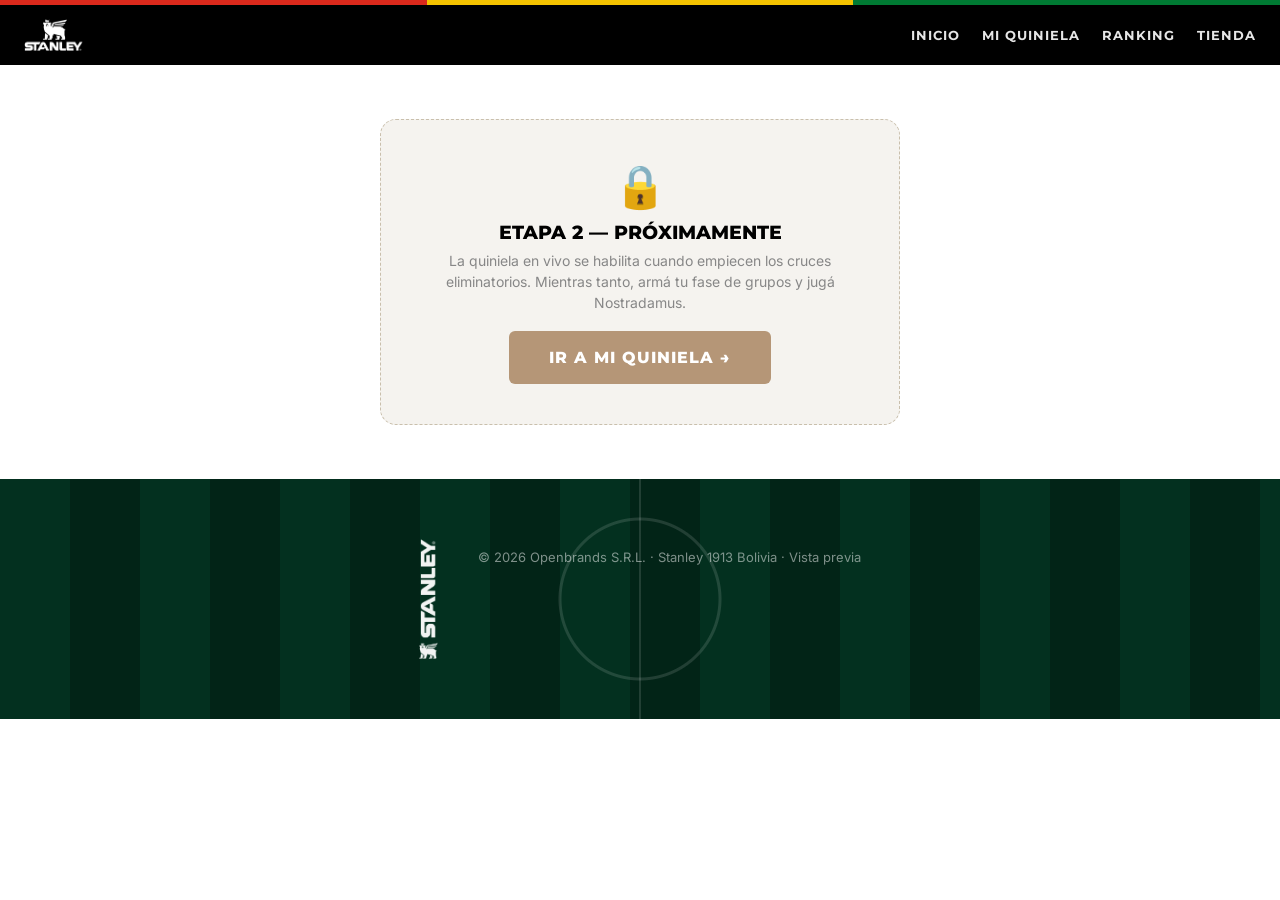
==== commit 149234f7: "Fase 1 (brief Stanley): copys, fecha 18-jun, canal de compra, 3 checkboxes, disclaimer generico, scr" ====
--- a/etapa2.html
+++ b/etapa2.html
@@ -54,11 +54,15 @@
   .e2-tie.show{display:flex}
   .e2-tie-q{font-size:12.5px;color:var(--tan-dark);font-weight:700;line-height:1.35}
   .e2-tie-opts{display:flex;gap:8px}
+  /* candado de fase: gate "Próximamente" si todavía no es eliminatorias */
+  .e2-gate{display:none}
+  html:not([data-phase="eliminatorias"]) .e2-gate{display:block;padding:24px 16px}
+  html:not([data-phase="eliminatorias"]) .e2-play{display:none}
 </style>
 </head>
 <body>
 <div class="flagbar" aria-hidden="true"></div>
-<div class="preview-flag">🔧 Etapa 2 en preparación — partidos de EJEMPLO. Pronto, con los equipos reales.</div>
+<div class="preview-flag e2-play">🔧 Etapa 2 en preparación — partidos de EJEMPLO. Pronto, con los equipos reales.</div>
 
 <header class="nav">
   <img class="nav__logo" src="assets/logo-stanley-horizontal.png" alt="Stanley 1913" />
@@ -70,7 +74,17 @@
   </nav>
 </header>
 
-<div class="gamebar">
+<!-- candado: se muestra mientras la fase no sea eliminatorias -->
+<section class="e2-gate">
+  <div class="locked-msg">
+    <div class="lk__ico">🔒</div>
+    <h3>Etapa 2 — Próximamente</h3>
+    <p>La quiniela en vivo se habilita cuando empiecen los cruces eliminatorios. Mientras tanto, armá tu fase de grupos y jugá Nostradamus.</p>
+    <a class="btn btn--lg" href="jugar.html" style="margin-top:18px;display:inline-block">Ir a mi quiniela →</a>
+  </div>
+</section>
+
+<div class="gamebar e2-play">
   <div class="gamebar__title">Etapa 2 · Predicciones en vivo<small>Adiviná cada partido real, día por día</small></div>
   <div class="gamebar__right">
     <span class="cloud" data-s="ok">✅ Guardado</span>
@@ -78,16 +92,16 @@
   </div>
 </div>
 
-<div class="progress-global" title="Avance de tus predicciones del día">
+<div class="progress-global e2-play" title="Avance de tus predicciones del día">
   <div class="pg-fill" style="width:40%"></div>
   <span class="pg-label">2/5 hoy</span>
 </div>
 
-<div class="daytabs" id="daytabs"></div>
-<main id="days"></main>
+<div class="daytabs e2-play" id="daytabs"></div>
+<main id="days" class="e2-play"></main>
 
 <!-- leyenda -->
-<section class="section section--cream">
+<section class="section section--cream e2-play">
   <h2 class="h2">¿Cómo se puntúa en Etapa 2?</h2>
   <p class="section__lead">Cada partido suma por separado y se acumula a tu puntaje general, día tras día.</p>
   <div class="score-cards" style="max-width:900px;margin:0 auto">
@@ -155,7 +169,7 @@
   const opts = ['<option value="">— elegí —</option>']
     .concat(m.motm.map(p=>`<option>${p}</option>`), '<option>Otro</option>').join('');
   el.innerHTML=`
-    <div class="match__head"><span>${m.ronda} · Partido ${m.n}</span><span class="mdate">${m.hora}</span></div>
+    <div class="match__head"><span>${m.ronda} · Llave ${m.n-72}</span><span class="mdate">${m.hora}</span></div>
     <div class="e2-90">Resultado a los 90'</div>
     <div class="e2-score"><span class="mname">${flag(m.a.iso)} ${m.a.name}</span><input class="e2-num e2-sc" data-side="a" type="number" min="0" max="20" placeholder="–"></div>
     <div class="e2-score"><span class="mname">${flag(m.b.iso)} ${m.b.name}</span><input class="e2-num e2-sc" data-side="b" type="number" min="0" max="20" placeholder="–"></div>
--- a/styles.css
+++ b/styles.css
@@ -125,11 +125,17 @@
 
 /* ---- premios ---- */
 .prizes{display:grid;grid-template-columns:repeat(3,1fr);gap:22px;margin-top:46px}
-.prize{background:var(--paper);border:1px solid var(--line-soft);border-radius:var(--r);overflow:hidden;box-shadow:var(--shadow)}
-.prize__media{height:200px;background:var(--mist)}
-.prize__media--green{background:linear-gradient(160deg,#0c5a3a,#02402a)}
-.prize__media--bright{background:linear-gradient(160deg,#c7a888,#9c7e5f)}
-.prize__media--gray{background:linear-gradient(160deg,#d7d2ca,#abb1b4)}
+.prize{display:flex;flex-direction:column;background:var(--paper);border:1px solid var(--line-soft);
+  border-radius:var(--r);overflow:hidden;box-shadow:var(--shadow);text-decoration:none;color:inherit;
+  transition:transform .18s ease,box-shadow .18s ease}
+.prize:hover{transform:translateY(-5px);box-shadow:0 18px 40px rgba(0,0,0,.14)}
+.prize__media{position:relative;height:250px;background:#fff;overflow:hidden}
+.prize__img{position:absolute;inset:0;width:100%;height:100%;object-fit:contain;padding:16px;
+  opacity:0;transition:opacity .8s ease}
+.prize__img.is-active{opacity:1}
+.prize__cta{margin-top:auto;padding:2px 18px 18px;font-family:'Montserrat',sans-serif;font-weight:800;
+  font-size:13px;color:var(--tan-dark);text-transform:uppercase;letter-spacing:.5px}
+.prize:hover .prize__cta{color:var(--green-2)}
 .prize .tag{display:block;background:var(--ink);color:var(--tan);font-family:'Montserrat',sans-serif;
   font-weight:800;text-transform:uppercase;letter-spacing:1px;font-size:14px;padding:10px 18px}
 .prize h3{font-family:'Montserrat',sans-serif;font-weight:800;font-size:18px;padding:16px 18px 2px;color:var(--ink)}
@@ -181,6 +187,14 @@
 .chip.sel{background:var(--ink);color:var(--tan);border-color:var(--ink)}
 
 .terms{display:flex;gap:12px;align-items:flex-start;margin:26px 0 18px;font-size:14px;color:var(--text);line-height:1.5}
+.terms-group{margin:24px 0 18px;display:flex;flex-direction:column;gap:14px}
+.terms-group .terms{margin:0}
+.terms input{margin-top:2px;flex:0 0 auto;width:18px;height:18px;accent-color:var(--green)}
+.hero__deadline{margin-top:18px;display:inline-block;background:rgba(255,255,255,.14);border:1px solid rgba(255,255,255,.28);
+  border-radius:999px;padding:9px 18px;font-size:14px;color:#fff}
+.hero__deadline strong{color:var(--tan)}
+.form-deadline{margin-top:10px;font-size:13.5px;color:var(--tan-dark);font-weight:700}
+.disclaimer{font-size:12px;opacity:.85;line-height:1.6;border-top:1px solid rgba(255,255,255,.15);padding-top:14px;margin-top:6px}
 .terms input{margin-top:3px;width:20px;height:20px;accent-color:var(--tan);flex-shrink:0}
 .terms a{color:var(--tan-dark);font-weight:700}
 .form-error{background:#fdeaea;color:#b3261e;border:1px solid #f3c0bc;border-radius:8px;padding:12px 14px;font-size:14px;font-weight:600;margin-bottom:14px}
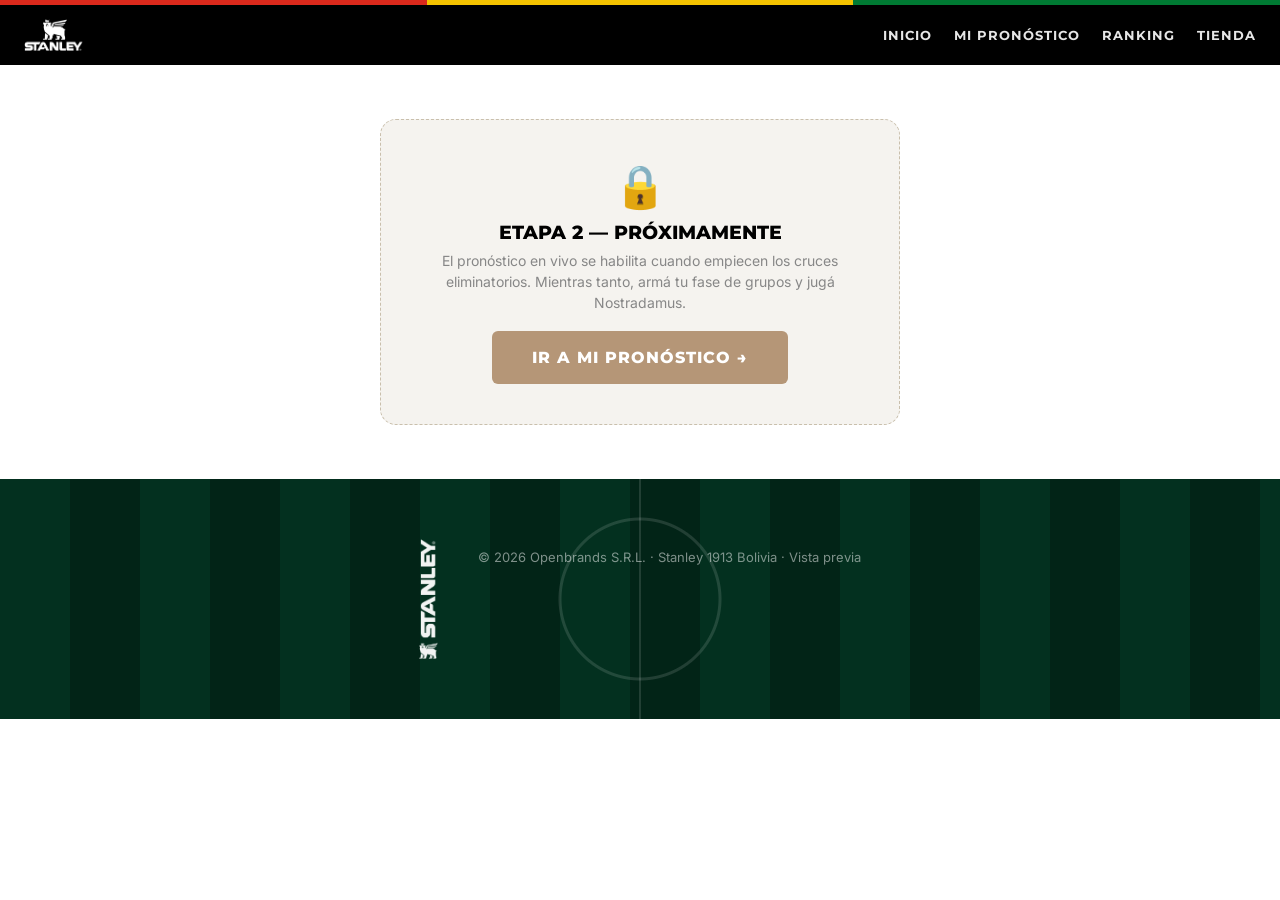
==== commit 65a63c23: "Texto: 'quiniela' -> 'pronostico' en todo lo visible (nav, titulos, imagenes, textos de compartir) C" ====
--- a/etapa2.html
+++ b/etapa2.html
@@ -68,7 +68,7 @@
   <img class="nav__logo" src="assets/logo-stanley-horizontal.png" alt="Stanley 1913" />
   <nav class="nav__links">
     <a class="nav__link" href="index.html">Inicio</a>
-    <a class="nav__link" href="jugar.html">Mi quiniela</a>
+    <a class="nav__link" href="jugar.html">Mi pronóstico</a>
     <a class="nav__link" href="ranking.html">Ranking</a>
     <a class="nav__link nav__link--hide-mobile" href="https://stanley1913.bo/collections/convocados-stanley" target="_blank" rel="noopener">Tienda</a>
   </nav>
@@ -79,8 +79,8 @@
   <div class="locked-msg">
     <div class="lk__ico">🔒</div>
     <h3>Etapa 2 — Próximamente</h3>
-    <p>La quiniela en vivo se habilita cuando empiecen los cruces eliminatorios. Mientras tanto, armá tu fase de grupos y jugá Nostradamus.</p>
-    <a class="btn btn--lg" href="jugar.html" style="margin-top:18px;display:inline-block">Ir a mi quiniela →</a>
+    <p>El pronóstico en vivo se habilita cuando empiecen los cruces eliminatorios. Mientras tanto, armá tu fase de grupos y jugá Nostradamus.</p>
+    <a class="btn btn--lg" href="jugar.html" style="margin-top:18px;display:inline-block">Ir a mi pronóstico →</a>
   </div>
 </section>
 
--- a/styles.css
+++ b/styles.css
@@ -13,7 +13,8 @@
 }
 *{box-sizing:border-box;margin:0}
 html{scroll-behavior:smooth}
-body{font-family:'Inter',system-ui,sans-serif;color:var(--text);background:var(--paper);-webkit-font-smoothing:antialiased}
+html{overflow-x:hidden}
+body{font-family:'Inter',system-ui,sans-serif;color:var(--text);background:var(--paper);-webkit-font-smoothing:antialiased;overflow-x:hidden}
 img{max-width:100%;display:block}
 a{color:inherit}
 
@@ -260,27 +261,129 @@
 .score-row--final>span:first-child{font-family:'Montserrat',sans-serif;font-weight:800;text-transform:uppercase;letter-spacing:.3px}
 .score-row--final .score-v{font-size:20px}
 
+/* ===== secciones del brief (resumen, modalidades, puntos, premios, bases, faq) ===== */
+.info-cards{display:grid;grid-template-columns:repeat(3,1fr);gap:20px;margin-top:40px}
+.info-card{background:var(--paper);border:1px solid var(--line-soft);border-radius:var(--r);padding:28px 22px;text-align:center;box-shadow:var(--shadow)}
+.info-card__ico{font-size:38px;line-height:1}
+.info-card h3{font-family:'Montserrat',sans-serif;font-weight:800;font-size:18px;color:var(--ink);margin:12px 0 6px}
+.info-card p{color:var(--text-soft);font-size:14.5px;line-height:1.5}
+
+.rule-band{max-width:640px;margin:26px auto 0;text-align:center;background:var(--ink);color:#fff;
+  font-family:'Montserrat',sans-serif;font-weight:900;text-transform:uppercase;letter-spacing:.5px;
+  font-size:clamp(14px,2.4vw,20px);padding:18px 22px;border-radius:14px}
+
+.modos{display:grid;grid-template-columns:1fr 1fr;gap:22px;margin-top:40px;align-items:start}
+.modo{background:var(--paper);border:1px solid var(--line-soft);border-radius:18px;padding:30px 26px;box-shadow:var(--shadow)}
+.modo--main{border:2px solid var(--green);box-shadow:0 16px 40px rgba(1,166,106,.16)}
+.modo__label{display:inline-block;font-family:'Montserrat',sans-serif;font-weight:800;text-transform:uppercase;
+  letter-spacing:.6px;font-size:11px;padding:6px 12px;border-radius:999px;background:var(--mist);color:var(--text-soft)}
+.modo__label--main{background:var(--green);color:#fff}
+.modo__title{font-family:'Montserrat',sans-serif;font-weight:900;text-transform:uppercase;font-size:24px;color:var(--ink);margin:14px 0 12px}
+.modo p{color:var(--text);font-size:15px;line-height:1.6;margin-bottom:12px}
+.modo__hl{font-weight:700;color:var(--green-2)}
+.modo__note{background:var(--mist);border-left:4px solid var(--tan);border-radius:8px;padding:12px 14px;font-weight:600;color:var(--ink)}
+
+.ptable-wrap{max-width:760px;margin:40px auto 0;overflow:hidden;border:1px solid var(--line-soft);border-radius:14px;box-shadow:var(--shadow)}
+.ptable{width:100%;border-collapse:collapse;background:var(--paper)}
+.ptable th{background:var(--ink);color:#fff;font-family:'Montserrat',sans-serif;font-weight:800;text-transform:uppercase;
+  font-size:12px;letter-spacing:.5px;text-align:left;padding:14px 18px}
+.ptable td{padding:14px 18px;border-top:1px solid var(--line-soft);font-size:15px;color:var(--ink)}
+.ptable td:last-child{font-family:'Montserrat',sans-serif;font-weight:800;color:var(--green-2);white-space:nowrap;text-align:right}
+.ptable tr:nth-child(even) td{background:var(--mist)}
+.note-card{max-width:760px;margin:22px auto 0;background:var(--mist);border:1px solid var(--line-soft);border-radius:12px;
+  padding:16px 18px;font-size:14px;color:var(--text);line-height:1.55}
+
+.newbuyers{max-width:760px;margin:0 auto;text-align:center;background:linear-gradient(160deg,#0c5a3a,#02402a);color:#fff;
+  border-radius:20px;padding:40px 30px;box-shadow:var(--shadow)}
+.newbuyers .h2{color:#fff;margin-top:10px}
+.newbuyers__tag{display:inline-block;font-family:'Montserrat',sans-serif;font-weight:800;text-transform:uppercase;
+  letter-spacing:1px;font-size:12px;background:var(--tan);color:#fff;padding:7px 16px;border-radius:999px}
+.newbuyers p{color:rgba(255,255,255,.92);line-height:1.6;max-width:560px;margin:10px auto 0}
+.newbuyers__note{font-size:13px;color:rgba(255,255,255,.7) !important}
+
+.prize-list{max-width:680px;margin:30px auto 0;list-style:none;padding:0;display:grid;gap:10px}
+.prize-list li{background:var(--paper);border:1px solid var(--line-soft);border-radius:10px;padding:13px 18px 13px 44px;
+  font-size:15px;color:var(--ink);position:relative}
+.prize-list li::before{content:"🏆";position:absolute;left:14px}
+.prizes__sub{text-align:center;font-family:'Montserrat',sans-serif;font-weight:800;text-transform:uppercase;
+  letter-spacing:.5px;font-size:15px;color:var(--text-soft);margin:46px 0 6px}
+
+.rank-preview{max-width:620px;margin:34px auto 0;text-align:center;background:var(--paper);border:1px dashed #c9bfac;
+  border-radius:16px;padding:34px 24px;display:flex;flex-direction:column;align-items:center;gap:18px}
+.rank-empty{color:var(--text-soft);font-size:15px;margin:0}
+
+.bases-list{max-width:820px;margin:30px auto 24px;padding-left:20px;display:grid;gap:10px}
+.bases-list li{font-size:14.5px;color:var(--text);line-height:1.55}
+.bases-list strong{color:var(--ink)}
+#bases .btn{display:block;max-width:300px;margin:0 auto}
+
+.bases-modal{border:0;border-radius:18px;max-width:680px;width:92vw;padding:0;box-shadow:0 30px 80px rgba(0,0,0,.4)}
+.bases-modal::backdrop{background:rgba(0,0,0,.55)}
+.bases-modal__head{position:sticky;top:0;display:flex;align-items:center;justify-content:space-between;background:var(--ink);color:#fff;padding:16px 22px}
+.bases-modal__head h3{font-family:'Montserrat',sans-serif;font-weight:800;font-size:18px}
+.bases-modal__x{border:0;background:transparent;color:#fff;font-size:28px;line-height:1;cursor:pointer}
+.bases-modal__body{padding:22px;max-height:68vh;overflow:auto}
+.bases-modal__body p{font-size:14px;color:var(--text);line-height:1.55;margin-bottom:12px}
+.bases-modal__body strong{color:var(--ink)}
+
+.faq{max-width:820px;margin:30px auto 0;display:grid;gap:10px}
+.faq-item{background:var(--paper);border:1px solid var(--line-soft);border-radius:12px;padding:2px 18px}
+.faq-item summary{cursor:pointer;font-family:'Montserrat',sans-serif;font-weight:700;font-size:15px;color:var(--ink);
+  padding:16px 0;list-style:none;display:flex;justify-content:space-between;align-items:center;gap:12px}
+.faq-item summary::-webkit-details-marker{display:none}
+.faq-item summary::after{content:"+";font-size:22px;color:var(--tan);font-weight:400}
+.faq-item[open] summary::after{content:"\2013"}
+.faq-item p{color:var(--text-soft);font-size:14.5px;line-height:1.6;padding:0 0 16px}
+
+.form-fine{margin-top:14px;font-size:12.5px;color:rgba(255,255,255,.6);text-align:center;line-height:1.5}
+.footer__links{font-size:13px;line-height:1.9}
+.footer__links a{color:var(--tan)}
+
+/* tabs de ranking + badges de estado */
+.rank-tabs{display:flex;gap:8px;justify-content:center;margin:24px 0 10px;flex-wrap:wrap}
+.rank-tab{font-family:'Montserrat',sans-serif;font-weight:800;font-size:13px;padding:11px 20px;border-radius:999px;
+  border:1.5px solid var(--line-soft);background:#fff;color:var(--text);cursor:pointer;transition:.15s}
+.rank-tab:hover{border-color:var(--tan)}
+.rank-tab.active{background:var(--ink);color:#fff;border-color:var(--ink)}
+.est{display:inline-block;font-family:'Montserrat',sans-serif;font-weight:800;font-size:10.5px;text-transform:uppercase;
+  letter-spacing:.4px;padding:3px 9px;border-radius:999px}
+.est--ok{background:rgba(1,166,106,.14);color:var(--green-2)}
+.est--out{background:rgba(218,41,28,.12);color:#b3261e}
+.est--pend{background:var(--mist);color:var(--text-soft)}
+.score-block__tag{display:inline-block;font-family:'Montserrat',sans-serif;font-weight:800;font-size:10px;text-transform:uppercase;
+  letter-spacing:.5px;padding:4px 10px;border-radius:999px;background:var(--mist);color:var(--text-soft);vertical-align:middle;margin-left:8px}
+.score-block__tag--main{background:var(--green);color:#fff}
+
 /* responsive */
 @media(max-width:860px){
   .steps{grid-template-columns:1fr 1fr}
   .prizes{grid-template-columns:1fr}
+  .modos{grid-template-columns:1fr}
 }
 @media(max-width:560px){
   .section{padding:56px 18px}
   .hero{padding:44px 18px;min-height:auto}
-  .display{font-size:clamp(40px,13vw,66px);letter-spacing:0}
+  .display{font-size:clamp(30px,9vw,46px);letter-spacing:0}
   .hero__lead{font-size:16px}
+  .fs,.field,.field input,.field select{min-width:0}
+  .hero__deadline{max-width:100%}
   .hero__cta{flex-direction:column}
   .hero__cta .btn{width:100%}
   .grid2{grid-template-columns:1fr}
   .steps{grid-template-columns:1fr}
+  .info-cards{grid-template-columns:1fr}
+  .h2{font-size:clamp(24px,6.6vw,34px)}
+  .ptable td,.ptable th{padding:12px 13px;font-size:13.5px}
+  .ptable td:last-child{white-space:normal}
+  .form-card{padding:24px 18px}
   .countdown{flex-wrap:wrap}
   .cd__item{min-width:64px;padding:10px 4px}
   .cd__item span{font-size:30px}
   .teams{grid-template-columns:repeat(auto-fill,minmax(108px,1fr))}
-  .nav{gap:10px;padding:12px 16px}
-  .nav__logo{height:26px}
-  .nav__links{gap:12px}
+  .nav{gap:8px;padding:12px 14px}
+  .nav__logo{height:24px}
+  .nav__links{gap:11px}
+  .nav__link{font-size:11.5px;letter-spacing:.5px}
   .nav__link--hide-mobile{display:none}
   .footer{gap:24px}
   .score-cards{grid-template-columns:1fr}
--- a/jugar.css
+++ b/jugar.css
@@ -199,6 +199,9 @@
   text-transform:uppercase;letter-spacing:.5px;color:var(--green-deep);background:#fff;border:0;border-radius:999px;
   padding:11px 22px;cursor:pointer;transition:transform .15s,background .15s}
 .champion-banner .cb__share:hover{transform:translateY(-2px);background:var(--tan);color:#fff}
+.champion-banner .cb__home{display:inline-block;margin-top:14px;color:rgba(255,255,255,.82);
+  font-family:'Montserrat',sans-serif;font-weight:700;font-size:12px;text-transform:uppercase;letter-spacing:.6px;text-decoration:underline}
+.champion-banner .cb__home:hover{color:#fff}
 
 /* navegación inferior del wizard */
 .stage__nav{display:flex;justify-content:space-between;gap:12px;margin-top:34px}
@@ -208,6 +211,19 @@
 .groups.ro .grow.ro,.third.ro{cursor:default}
 .groups.ro .grow.ro:hover{background:none}
 .third.ro{pointer-events:none}
+
+/* pronóstico base (desempate + campeón de referencia) */
+.base-pron{margin-top:30px;background:#fff;border:1px solid var(--line-soft);border-radius:14px;padding:22px}
+.base-pron__title{font-family:'Montserrat',sans-serif;font-weight:800;color:var(--ink);font-size:18px;text-transform:uppercase}
+.base-pron__lead{color:var(--text-soft);font-size:13.5px;margin:4px 0 14px;line-height:1.5}
+.base-pron__grid{display:grid;grid-template-columns:1fr 1fr;gap:16px}
+.base-field{display:flex;flex-direction:column;gap:7px;font-size:13.5px;font-weight:700;color:var(--ink)}
+.base-field small{font-weight:400;color:var(--text-soft)}
+.base-field input,.base-field select{font-family:inherit;font-size:16px;font-weight:600;padding:12px 13px;
+  border:1.5px solid #ddd;border-radius:10px;color:var(--ink);outline:none;background:#fff}
+.base-field input:focus,.base-field select:focus{border-color:var(--tan)}
+.base-field input:disabled,.base-field select:disabled{background:var(--mist);color:var(--text-soft)}
+@media(max-width:560px){ .base-pron__grid{grid-template-columns:1fr} }
 
 /* barra de envío (grupos / Nostradamus) */
 .submit-bar{display:flex;flex-direction:column;align-items:center;gap:12px;margin-top:36px;text-align:center}
@@ -229,8 +245,11 @@
 .tb-opt.sel small{color:var(--tan)}
 
 /* vista previa de la imagen para compartir */
-.share-preview{width:100%;max-width:340px;margin:6px auto 4px;display:block;border-radius:14px;
-  box-shadow:0 10px 30px rgba(0,0,0,.25)}
+.share-preview{display:block;margin:6px auto 4px;border-radius:14px;width:auto;height:auto;
+  max-width:240px;max-height:52vh;box-shadow:0 10px 30px rgba(0,0,0,.25)}
+.share-cta{text-align:center;font-size:13.5px;color:var(--text);line-height:1.5;margin:10px auto 2px;max-width:340px;
+  background:var(--mist);border:1px solid var(--line-soft);border-radius:10px;padding:10px 12px}
+.share-cta b{color:var(--tan-dark)}
 
 /* popup + vista Nostradamus */
 .nostra-list{list-style:none;margin:0 0 8px;padding:0;display:flex;flex-direction:column;gap:9px}
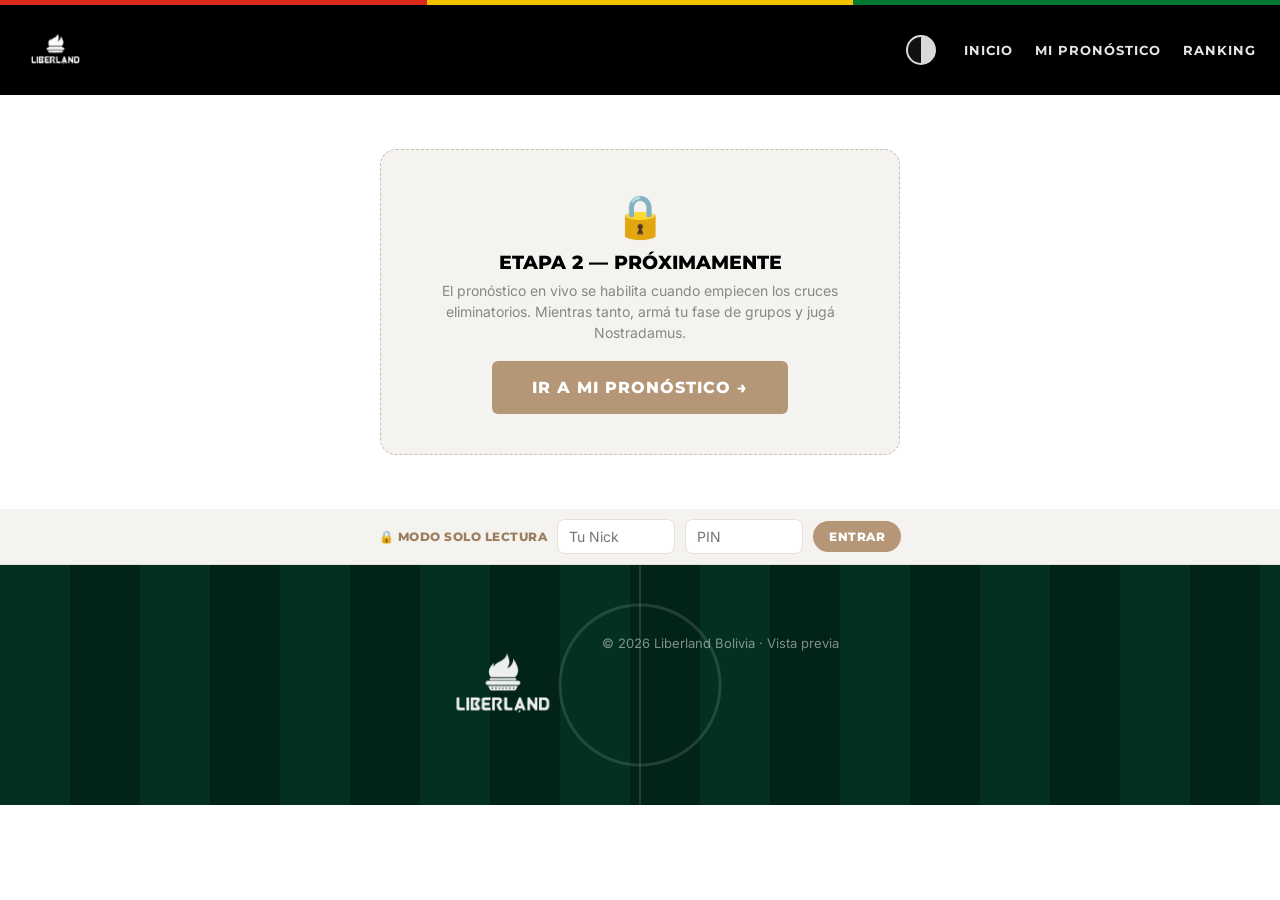
==== commit 2a68d693: "Rebrand a Liberland + modo black + modelo inscripcion Bs.50 (Nick/PIN, QR pago) - Rebrand completo S" ====
--- a/etapa2.html
+++ b/etapa2.html
@@ -3,8 +3,7 @@
 <head>
 <meta charset="utf-8" />
 <meta name="viewport" content="width=device-width, initial-scale=1" />
-<title>Etapa 2 · Pronosticá con Stanley</title>
-<link rel="icon" type="image/svg+xml" href="assets/favicon.svg" />
+<title>Etapa 2 · Pronosticá con Liberland</title>
 <link rel="preconnect" href="https://fonts.googleapis.com" />
 <link rel="preconnect" href="https://fonts.gstatic.com" crossorigin />
 <link href="https://fonts.googleapis.com/css2?family=Anton&family=Montserrat:wght@600;700;800;900&family=Inter:wght@400;500;600;700&display=swap" rel="stylesheet" />
@@ -59,19 +58,19 @@
   html:not([data-phase="eliminatorias"]) .e2-gate{display:block;padding:24px 16px}
   html:not([data-phase="eliminatorias"]) .e2-play{display:none}
 </style>
+<script>(function(){try{var u=new URLSearchParams(location.search).get("theme");var t=u||localStorage.getItem("ll_theme");if(t==="black")document.documentElement.setAttribute("data-theme","black");}catch(e){}function bind(){var b=document.getElementById("themeToggle");if(!b)return;b.addEventListener("click",function(){var on=document.documentElement.getAttribute("data-theme")==="black";if(on){document.documentElement.removeAttribute("data-theme");try{localStorage.setItem("ll_theme","light")}catch(e){}}else{document.documentElement.setAttribute("data-theme","black");try{localStorage.setItem("ll_theme","black")}catch(e){}}});}if(document.readyState!=="loading")bind();else document.addEventListener("DOMContentLoaded",bind);})();</script>
 </head>
 <body>
 <div class="flagbar" aria-hidden="true"></div>
 <div class="preview-flag e2-play">🔧 Etapa 2 en preparación — partidos de EJEMPLO. Pronto, con los equipos reales.</div>
 
 <header class="nav">
-  <img class="nav__logo" src="assets/logo-stanley-horizontal.png" alt="Stanley 1913" />
-  <nav class="nav__links">
+  <img class="nav__logo" src="assets/logo-liberland-white.png" alt="Liberland" />
+  <nav class="nav__links"><button class="nav__theme" id="themeToggle" type="button" aria-label="Modo black" title="Modo black / claro"></button>
     <a class="nav__link" href="index.html">Inicio</a>
     <a class="nav__link" href="jugar.html">Mi pronóstico</a>
     <a class="nav__link" href="ranking.html">Ranking</a>
-    <a class="nav__link nav__link--hide-mobile" href="https://stanley1913.bo/collections/convocados-stanley" target="_blank" rel="noopener">Tienda</a>
-  </nav>
+</nav>
 </header>
 
 <!-- candado: se muestra mientras la fase no sea eliminatorias -->
@@ -113,8 +112,8 @@
 </section>
 
 <footer class="footer pitch pitch--dark">
-  <img class="footer__logo" src="assets/logo-stanley-vertical.png" alt="Stanley" />
-  <div class="footer__legal"><p class="footer__copy">© 2026 Openbrands S.R.L. · Stanley 1913 Bolivia · Vista previa</p></div>
+  <img class="footer__logo" src="assets/logo-liberland-white.png" alt="Liberland" />
+  <div class="footer__legal"><p class="footer__copy">© 2026 Liberland Bolivia · Vista previa</p></div>
 </footer>
 
 <script src="config.js"></script>
@@ -244,5 +243,6 @@
   }
 });
 </script>
+<script src="auth.js"></script>
 </body>
 </html>
--- a/styles.css
+++ b/styles.css
@@ -50,7 +50,7 @@
 /* ---- nav (estilo tienda: negro, limpio) ---- */
 .nav{position:sticky;top:0;z-index:50;display:flex;align-items:center;justify-content:space-between;
   gap:16px;padding:14px 24px;background:var(--ink)}
-.nav__logo{height:32px;width:auto}
+.nav__logo{height:62px;width:auto}
 .nav__links{display:flex;align-items:center;gap:22px}
 .nav__link{font-family:'Montserrat',sans-serif;font-weight:700;text-transform:uppercase;letter-spacing:1px;
   font-size:12.5px;color:#fff;text-decoration:none;opacity:.9;transition:color .15s,opacity .15s}
@@ -198,6 +198,9 @@
 .disclaimer{font-size:12px;opacity:.85;line-height:1.6;border-top:1px solid rgba(255,255,255,.15);padding-top:14px;margin-top:6px}
 .terms input{margin-top:3px;width:20px;height:20px;accent-color:var(--tan);flex-shrink:0}
 .terms a{color:var(--tan-dark);font-weight:700}
+.form-note{margin-top:16px;background:var(--mist);border-left:4px solid var(--tan);border-radius:8px;
+  padding:11px 14px;font-size:13px;color:var(--text);line-height:1.5}
+.form-note b{color:var(--ink)}
 .form-error{background:#fdeaea;color:#b3261e;border:1px solid #f3c0bc;border-radius:8px;padding:12px 14px;font-size:14px;font-weight:600;margin-bottom:14px}
 
 /* confirmación */
@@ -373,15 +376,17 @@
   .steps{grid-template-columns:1fr}
   .info-cards{grid-template-columns:1fr}
   .h2{font-size:clamp(24px,6.6vw,34px)}
-  .ptable td,.ptable th{padding:12px 13px;font-size:13.5px}
-  .ptable td:last-child{white-space:normal}
+  .ptable{table-layout:fixed;width:100%}
+  .ptable td,.ptable th{padding:12px 12px;font-size:13px}
+  .ptable th:first-child,.ptable td:first-child{width:50%}
+  .ptable td:last-child{white-space:normal;word-break:break-word}
   .form-card{padding:24px 18px}
   .countdown{flex-wrap:wrap}
   .cd__item{min-width:64px;padding:10px 4px}
   .cd__item span{font-size:30px}
   .teams{grid-template-columns:repeat(auto-fill,minmax(108px,1fr))}
   .nav{gap:8px;padding:12px 14px}
-  .nav__logo{height:24px}
+  .nav__logo{height:46px}
   .nav__links{gap:11px}
   .nav__link{font-size:11.5px;letter-spacing:.5px}
   .nav__link--hide-mobile{display:none}
@@ -390,3 +395,137 @@
   .score-row{grid-template-columns:1fr 58px 58px;padding:12px 16px;gap:8px}
   .score-v,.score-row--final .score-v{font-size:15px}
 }
+
+
+/* ===================== MODO BLACK (toggle) ===================== */
+.nav__theme{width:30px;height:30px;border-radius:50%;border:2px solid #fff;padding:0;cursor:pointer;
+  background:conic-gradient(#fff 0 50%, rgba(255,255,255,.08) 0 100%);flex:0 0 auto;margin-right:6px;
+  transition:transform .2s ease,opacity .15s;opacity:.85}
+.nav__theme:hover{opacity:1;transform:scale(1.08)}
+[data-theme="black"] .nav__theme{transform:rotate(180deg)}
+
+[data-theme="black"]{
+  --paper:#101113; --mist:#17181b; --text:#cfd2d6; --text-soft:#8a8f96;
+  --ink:#e9eaec; --line-soft:#2a2d33; --shadow:0 18px 50px rgba(0,0,0,.6);
+  --line:rgba(255,255,255,.10); --line-strong:rgba(255,255,255,.22);
+}
+/* --paper se usaba como TEXTO claro (sobre cancha) -> mantener claro */
+[data-theme="black"] .pitch, [data-theme="black"] .h2--light{color:#f3f4f6}
+/* cancha (hero/registro/footer) a oscuro SIN tocar los verdes de acento (texto) */
+[data-theme="black"] .pitch{background:repeating-linear-gradient(90deg,#141414 0 70px,#0e0e0e 70px 140px)}
+[data-theme="black"] .pitch--dark{background:repeating-linear-gradient(90deg,#0b0b0b 0 70px,#070707 70px 140px)}
+/* --ink se usa como FONDO oscuro en estos -> mantener oscuro */
+[data-theme="black"] .nav,
+[data-theme="black"] .kicker,
+[data-theme="black"] .prize .tag,
+[data-theme="black"] .counter,
+[data-theme="black"] .chip.sel,
+[data-theme="black"] .rule-band,
+[data-theme="black"] .ptable th,
+[data-theme="black"] .bases-modal__head,
+[data-theme="black"] .rank-tab.active{background:#0a0a0a;border-color:#0a0a0a}
+[data-theme="black"] .kicker--dark{color:#141414}
+/* superficies con #fff hardcodeado -> oscuras */
+[data-theme="black"] .phase-banner__cta{background:#1d2024;color:var(--tan)}
+[data-theme="black"] .btn--ghost:hover{background:#1d2024;color:#fff}
+[data-theme="black"] .prize__media{background:#1a1c1f}
+[data-theme="black"] .field input,
+[data-theme="black"] .field select,
+[data-theme="black"] .field textarea,
+[data-theme="black"] .file-hint,
+[data-theme="black"] .team,
+[data-theme="black"] .chip,
+[data-theme="black"] .rank-tab{background:#1a1c1f;border-color:#2f333a;color:var(--text)}
+/* afordancia de "seleccionado" visible en oscuro */
+[data-theme="black"] .team.sel,
+[data-theme="black"] .counter.full{background:#1f7a4d;border-color:#1f7a4d;color:#fff}
+[data-theme="black"] .form-error{background:#3a1618;color:#ffb3b0;border-color:#5a2226}
+[data-theme="black"] .rank-preview{border-color:#2f333a}
+/* ============================================================== */
+
+/* --- MODO BLACK: componentes del juego (jugar.css) --- */
+[data-theme="black"] .group,
+[data-theme="black"] .step-btn,
+[data-theme="black"] .thirds,
+[data-theme="black"] .third,
+[data-theme="black"] .match,
+[data-theme="black"] .chip-prog,
+[data-theme="black"] .modal__card,
+[data-theme="black"] .scorebtn,
+[data-theme="black"] .score,
+[data-theme="black"] .base-pron,
+[data-theme="black"] .base-field input,
+[data-theme="black"] .base-field select,
+[data-theme="black"] .tb-opt{background:#16181b;border-color:#2f333a;color:var(--text)}
+[data-theme="black"] .gamebar,
+[data-theme="black"] .rg-head,
+[data-theme="black"] .rg-g,
+[data-theme="black"] .group__head,
+[data-theme="black"] #toast,
+[data-theme="black"] .step-btn.active,
+[data-theme="black"] .scorebtn.set,
+[data-theme="black"] .tb-opt.sel{background:#0a0a0a;border-color:#0a0a0a;color:#fff}
+[data-theme="black"] .stage__kicker{background:#0a0a0a;color:var(--tan)}
+[data-theme="black"] .progress-global{background:#23262b}
+[data-theme="black"] .match.locked .match__head{background:#23201b;color:var(--tan)}
+[data-theme="black"] .modal__warn{background:#3a1618;color:#ffb3b0;border-color:#5a2226}
+[data-theme="black"] .grow:hover,[data-theme="black"] .mteam.pick:hover{background:#1f2227}
+[data-theme="black"] .locked-msg{border-color:#2f333a}
+[data-theme="black"] .scorebtn{color:#e6cda9}
+/* ===================================================== */
+
+/* ===== Premios que escalan (tiers) ===== */
+.tiers{display:grid;grid-template-columns:repeat(3,1fr);gap:18px;margin-top:46px}
+@media(max-width:760px){.tiers{grid-template-columns:1fr}}
+.tier{background:var(--paper);border:1px solid var(--line-soft);border-radius:16px;padding:26px 22px;
+  box-shadow:var(--shadow);display:flex;flex-direction:column;align-items:center;text-align:center}
+.tier--mid{border-color:var(--tan)}
+.tier--max{border:2px solid var(--green)}
+.tier__tag{font-family:'Montserrat',sans-serif;font-weight:800;text-transform:uppercase;letter-spacing:1px;
+  font-size:11px;color:var(--tan-dark);background:var(--mist);padding:6px 14px;border-radius:999px}
+.tier--max .tier__tag{color:#fff;background:var(--green)}
+.tier__n{font-family:'Anton',sans-serif;font-size:34px;color:var(--ink);margin-top:14px;line-height:1}
+.tier__n small{display:block;font-family:'Inter',sans-serif;font-size:12px;font-weight:600;color:var(--text-soft);
+  text-transform:uppercase;letter-spacing:1px;margin-top:4px}
+.tier__pool{font-family:'Montserrat',sans-serif;font-weight:900;font-size:30px;color:var(--green-2);margin-top:16px}
+.tier__pool-lbl{font-size:12px;text-transform:uppercase;letter-spacing:1px;color:var(--text-soft);font-weight:700}
+.tier__list{list-style:none;margin:18px 0 0;padding:18px 0 0;width:100%;border-top:1px solid var(--line-soft);
+  display:flex;flex-direction:column;gap:9px}
+.tier__list li{display:flex;justify-content:space-between;gap:10px;font-size:14px;color:var(--text)}
+.tier__list li b{color:var(--ink);font-family:'Montserrat',sans-serif;font-weight:800}
+.tier__list li span{color:var(--tan-dark);font-weight:700;font-family:'Montserrat',sans-serif}
+
+/* ===== pago QR (registro) ===== */
+.pay-qr{display:flex;gap:16px;align-items:center;margin-bottom:16px;flex-wrap:wrap}
+.pay-qr__box{flex:0 0 auto;width:120px;height:120px;border:2px dashed var(--line-soft);border-radius:12px;
+  display:grid;place-items:center;text-align:center;color:var(--text-soft);background:var(--mist)}
+.pay-qr__box span{display:block;font-weight:800;font-family:'Montserrat',sans-serif;font-size:13px;color:var(--ink)}
+.pay-qr__box small{font-size:11px}
+.pay-qr__txt{font-size:14px;color:var(--text);line-height:1.5}
+.pay-qr__txt b{color:var(--ink)}
+.pay-qr__img{flex:0 0 auto;display:flex;flex-direction:column;gap:8px;align-items:center}
+.pay-qr__img img{width:220px;max-width:46vw;height:auto;background:#fff;border:1px solid var(--line-soft);
+  border-radius:12px;padding:8px;box-shadow:0 6px 18px rgba(0,0,0,.10)}
+.pay-qr__dl{display:inline-flex;align-items:center;justify-content:center;gap:6px;width:100%;
+  font-family:'Montserrat',sans-serif;font-weight:800;font-size:12px;text-transform:uppercase;letter-spacing:.5px;
+  padding:9px 14px;border-radius:999px;background:var(--tan);color:#fff;text-decoration:none;transition:background .15s}
+.pay-qr__dl:hover{background:var(--tan-dark)}
+.pay-qr__info{flex:1;min-width:220px}
+.pay-qr__wa{margin-top:12px;font-size:13.5px;color:var(--text)}
+.pay-qr__wa a{color:var(--tan-dark);font-weight:800;white-space:nowrap}
+
+/* ===== barra Nick+PIN (login mock) + modo solo lectura ===== */
+.authbar{display:flex;align-items:center;justify-content:center;gap:10px;flex-wrap:wrap;
+  background:var(--mist);border-bottom:1px solid var(--line-soft);padding:10px 16px;font-size:13.5px;color:var(--text)}
+.authbar__who{font-weight:700;color:var(--ink)}
+.authbar__who b{color:var(--green-2)}
+.authbar__msg{font-family:'Montserrat',sans-serif;font-weight:800;text-transform:uppercase;letter-spacing:.5px;
+  font-size:12px;color:var(--tan-dark)}
+.authbar input{font-family:inherit;font-size:14px;padding:8px 11px;border:1.5px solid var(--line-soft);
+  border-radius:8px;background:var(--paper);color:var(--ink);width:118px}
+.authbar input:focus{border-color:var(--tan);outline:none}
+.authbar__btn{font-family:'Montserrat',sans-serif;font-weight:800;font-size:12px;text-transform:uppercase;
+  letter-spacing:.5px;padding:8px 16px;border-radius:999px;border:0;background:var(--tan);color:#fff;cursor:pointer}
+.authbar__btn:hover{background:var(--tan-dark)}
+/* modo solo lectura: atenua/inhabilita acciones de guardado (mock) */
+[data-ro="1"] .submit-bar .btn,[data-ro="1"] .scorebtn{opacity:.45;pointer-events:none}
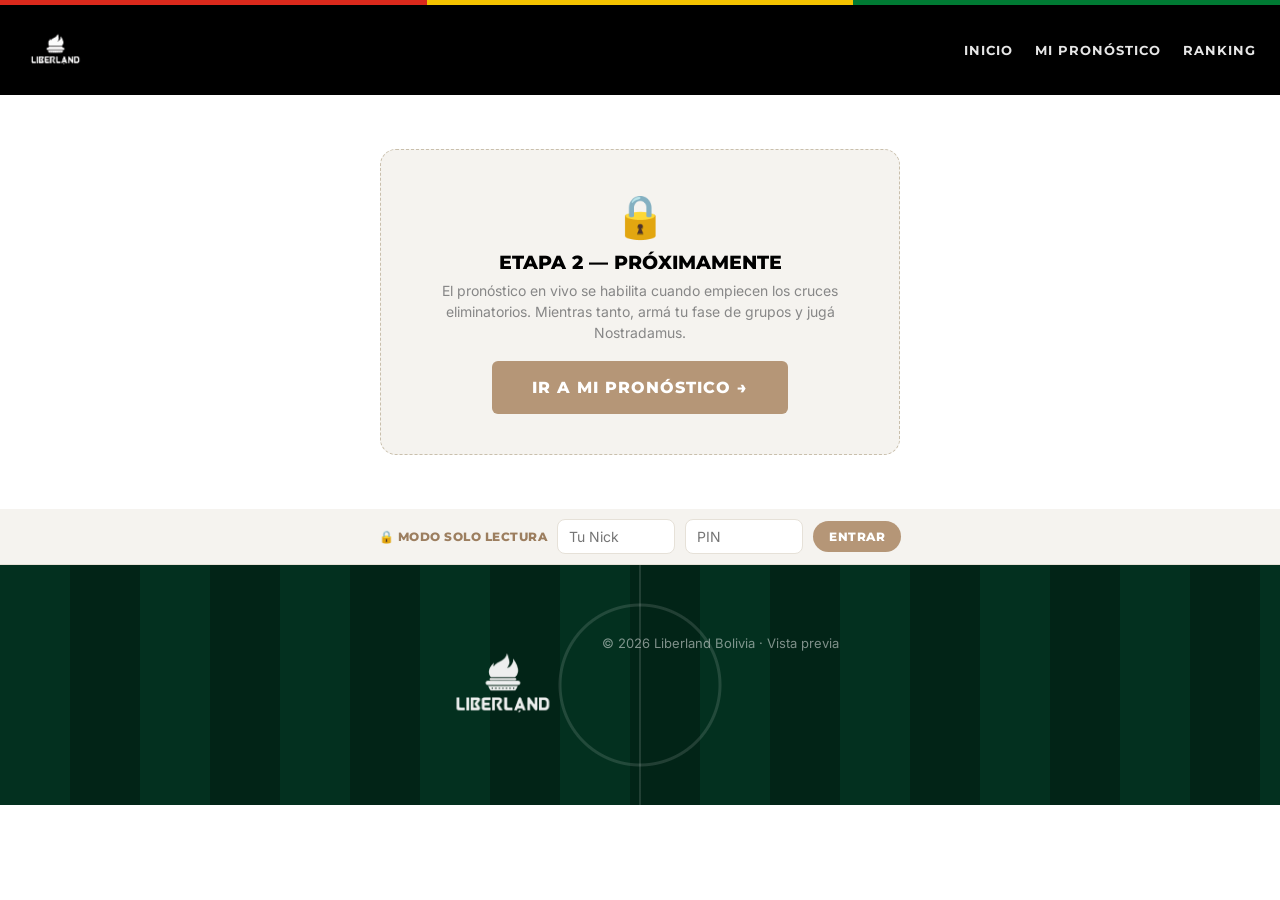
==== commit dd1e23be: "Quitar toggle de modo black del nav; actualizar URLs OG/compartir a la URL POPULI/Liberland Co-Autho" ====
--- a/etapa2.html
+++ b/etapa2.html
@@ -66,7 +66,7 @@
 
 <header class="nav">
   <img class="nav__logo" src="assets/logo-liberland-white.png" alt="Liberland" />
-  <nav class="nav__links"><button class="nav__theme" id="themeToggle" type="button" aria-label="Modo black" title="Modo black / claro"></button>
+  <nav class="nav__links">
     <a class="nav__link" href="index.html">Inicio</a>
     <a class="nav__link" href="jugar.html">Mi pronóstico</a>
     <a class="nav__link" href="ranking.html">Ranking</a>
